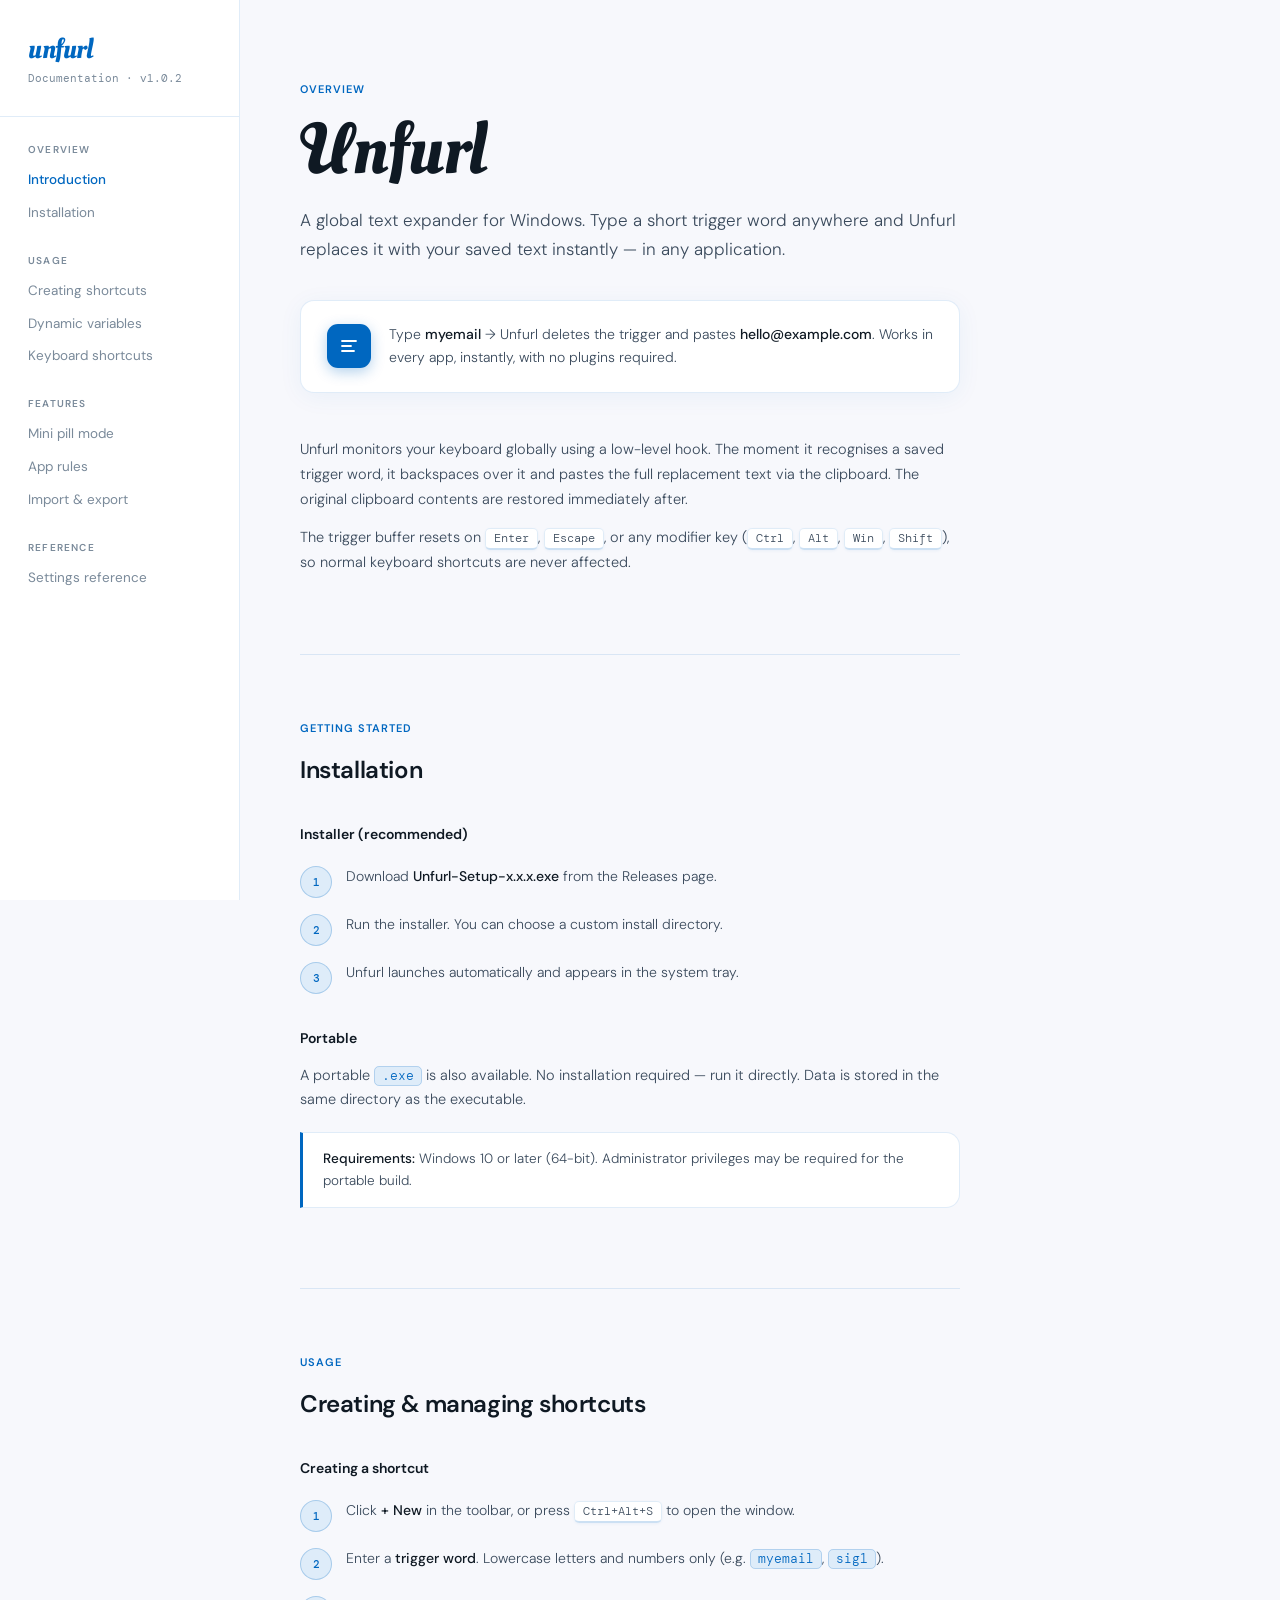
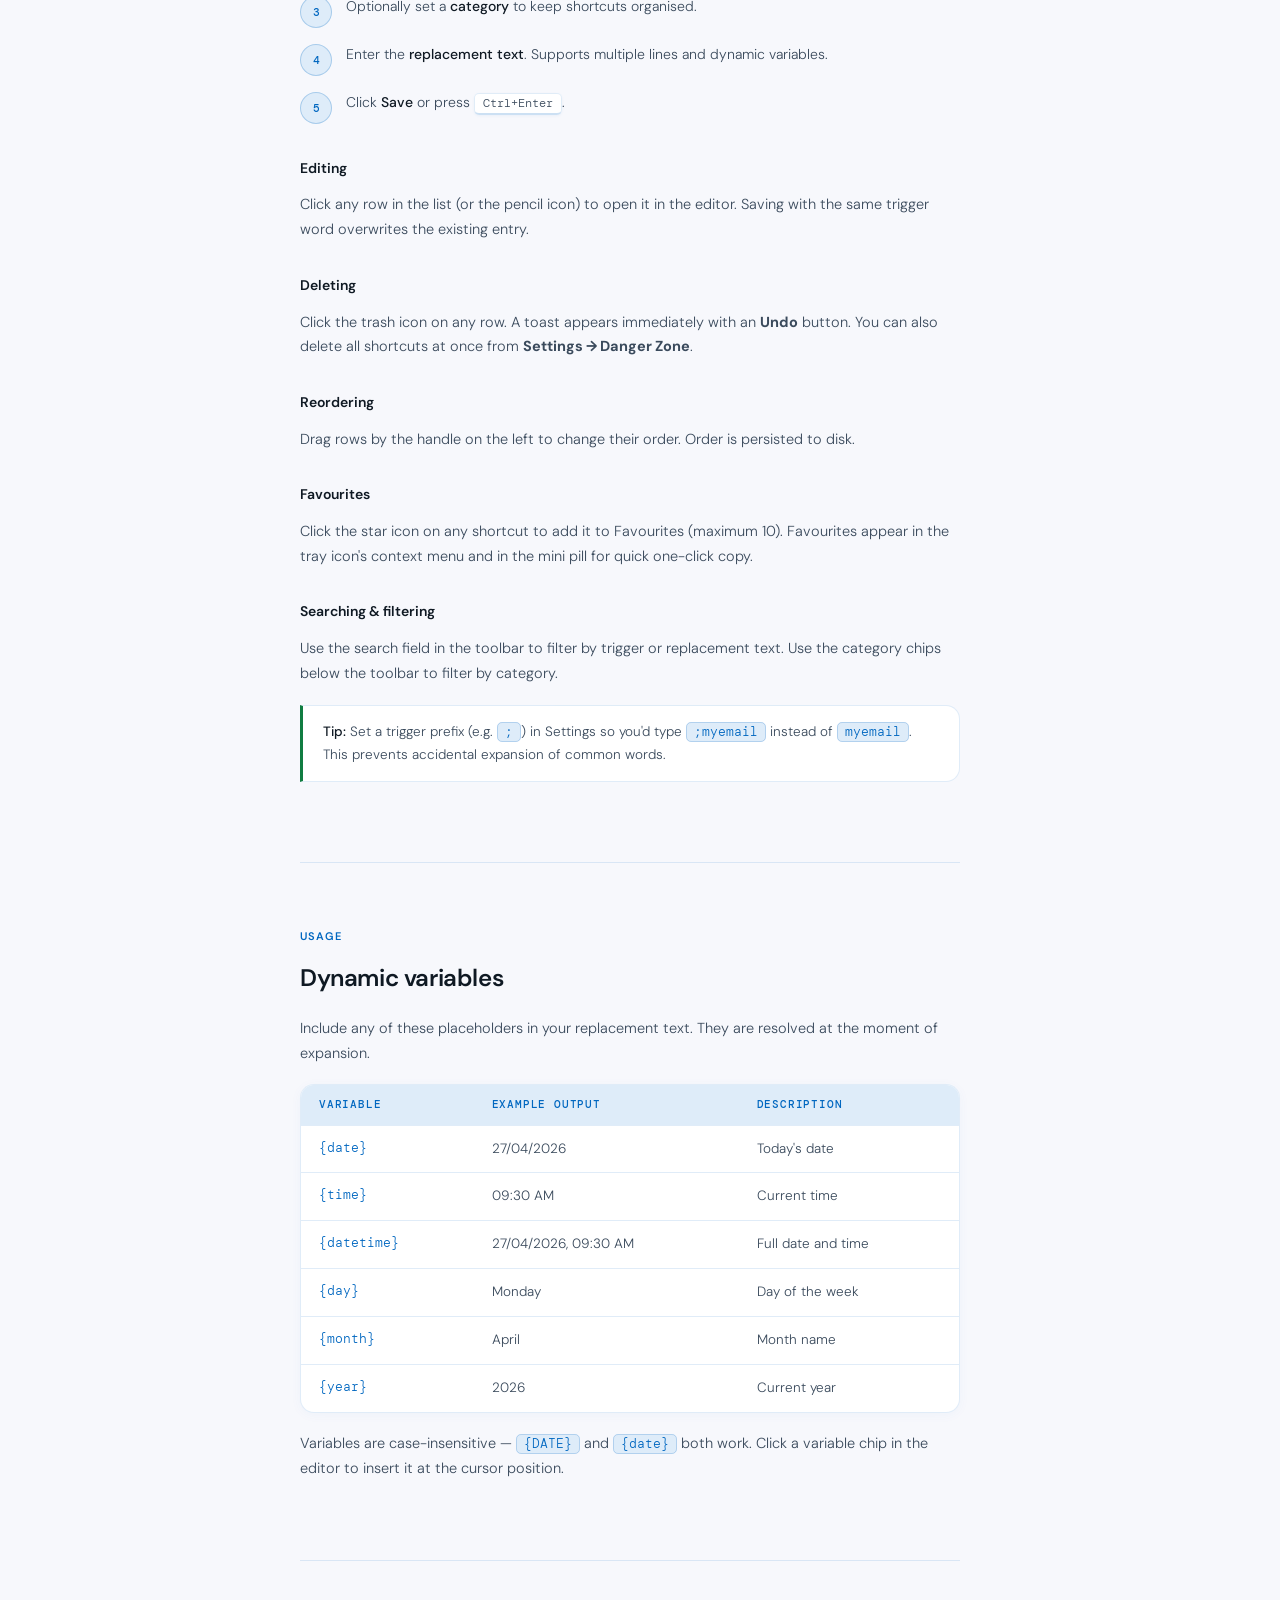
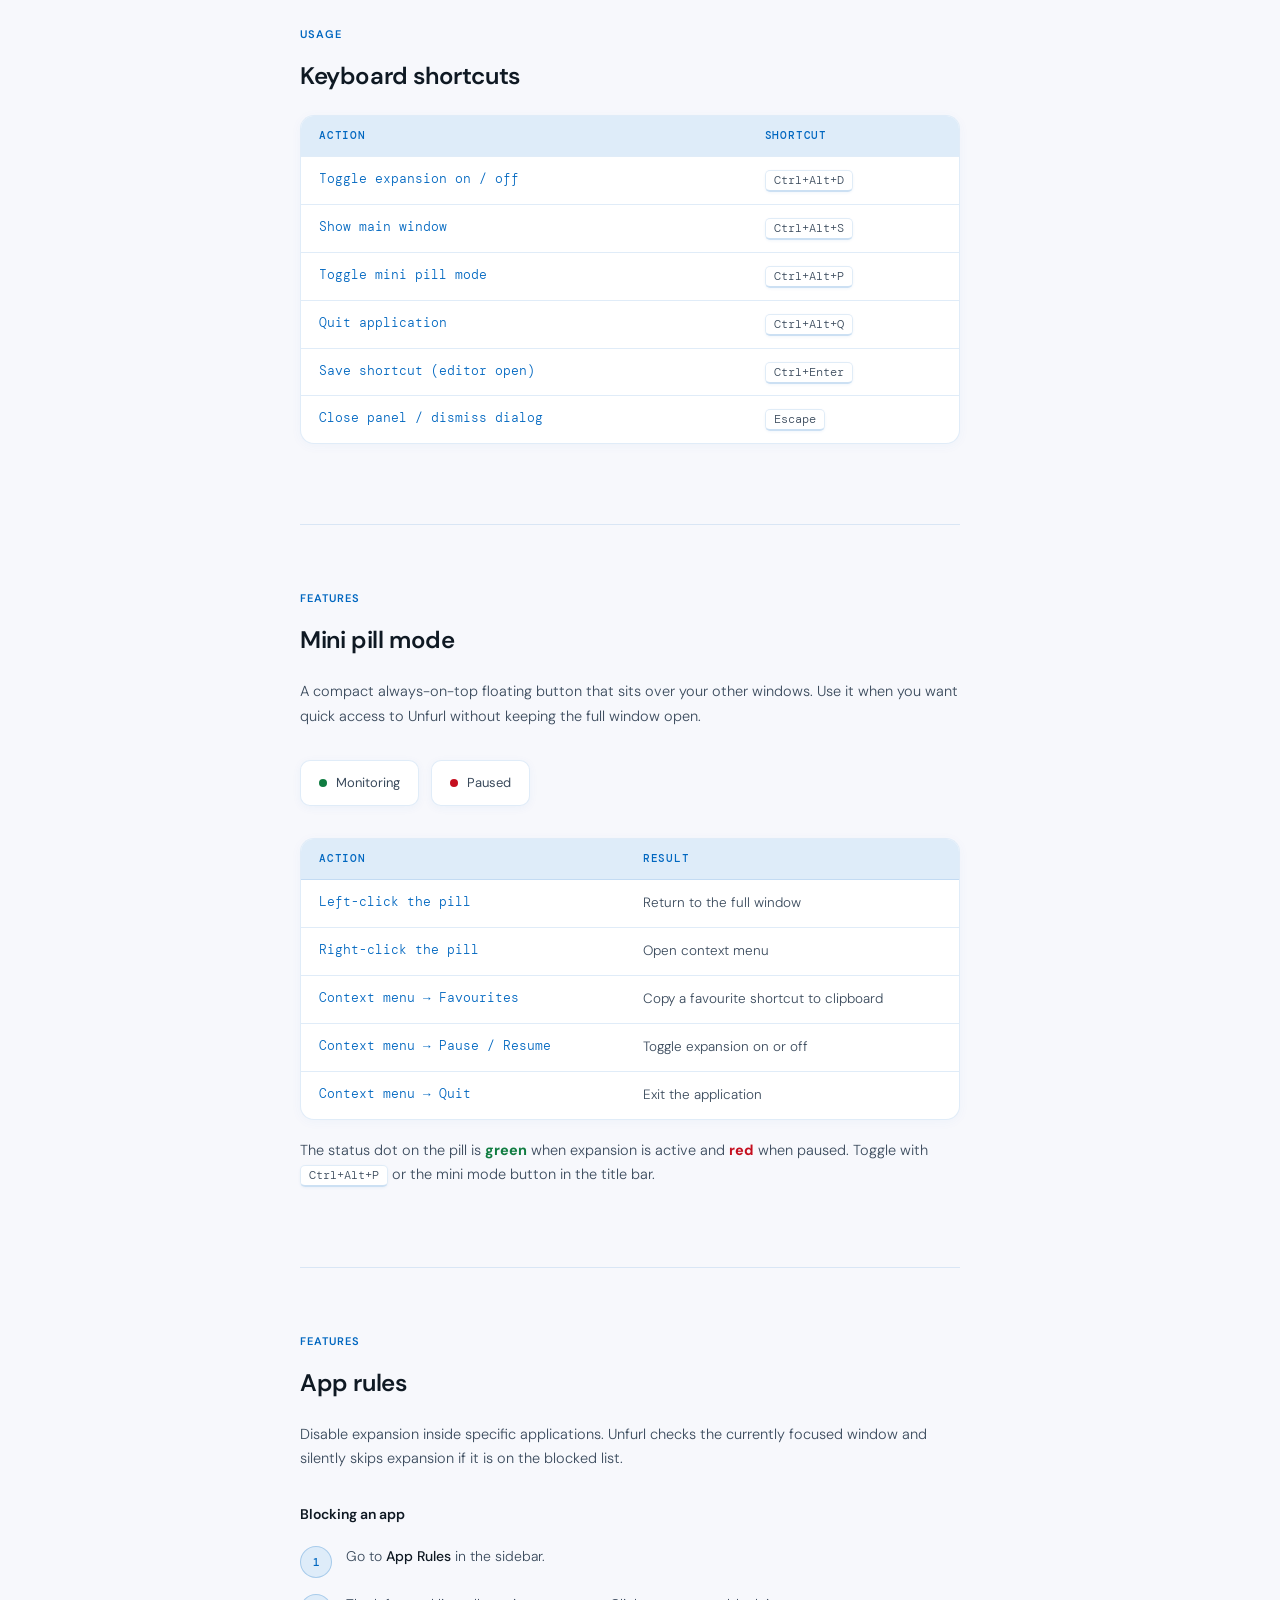
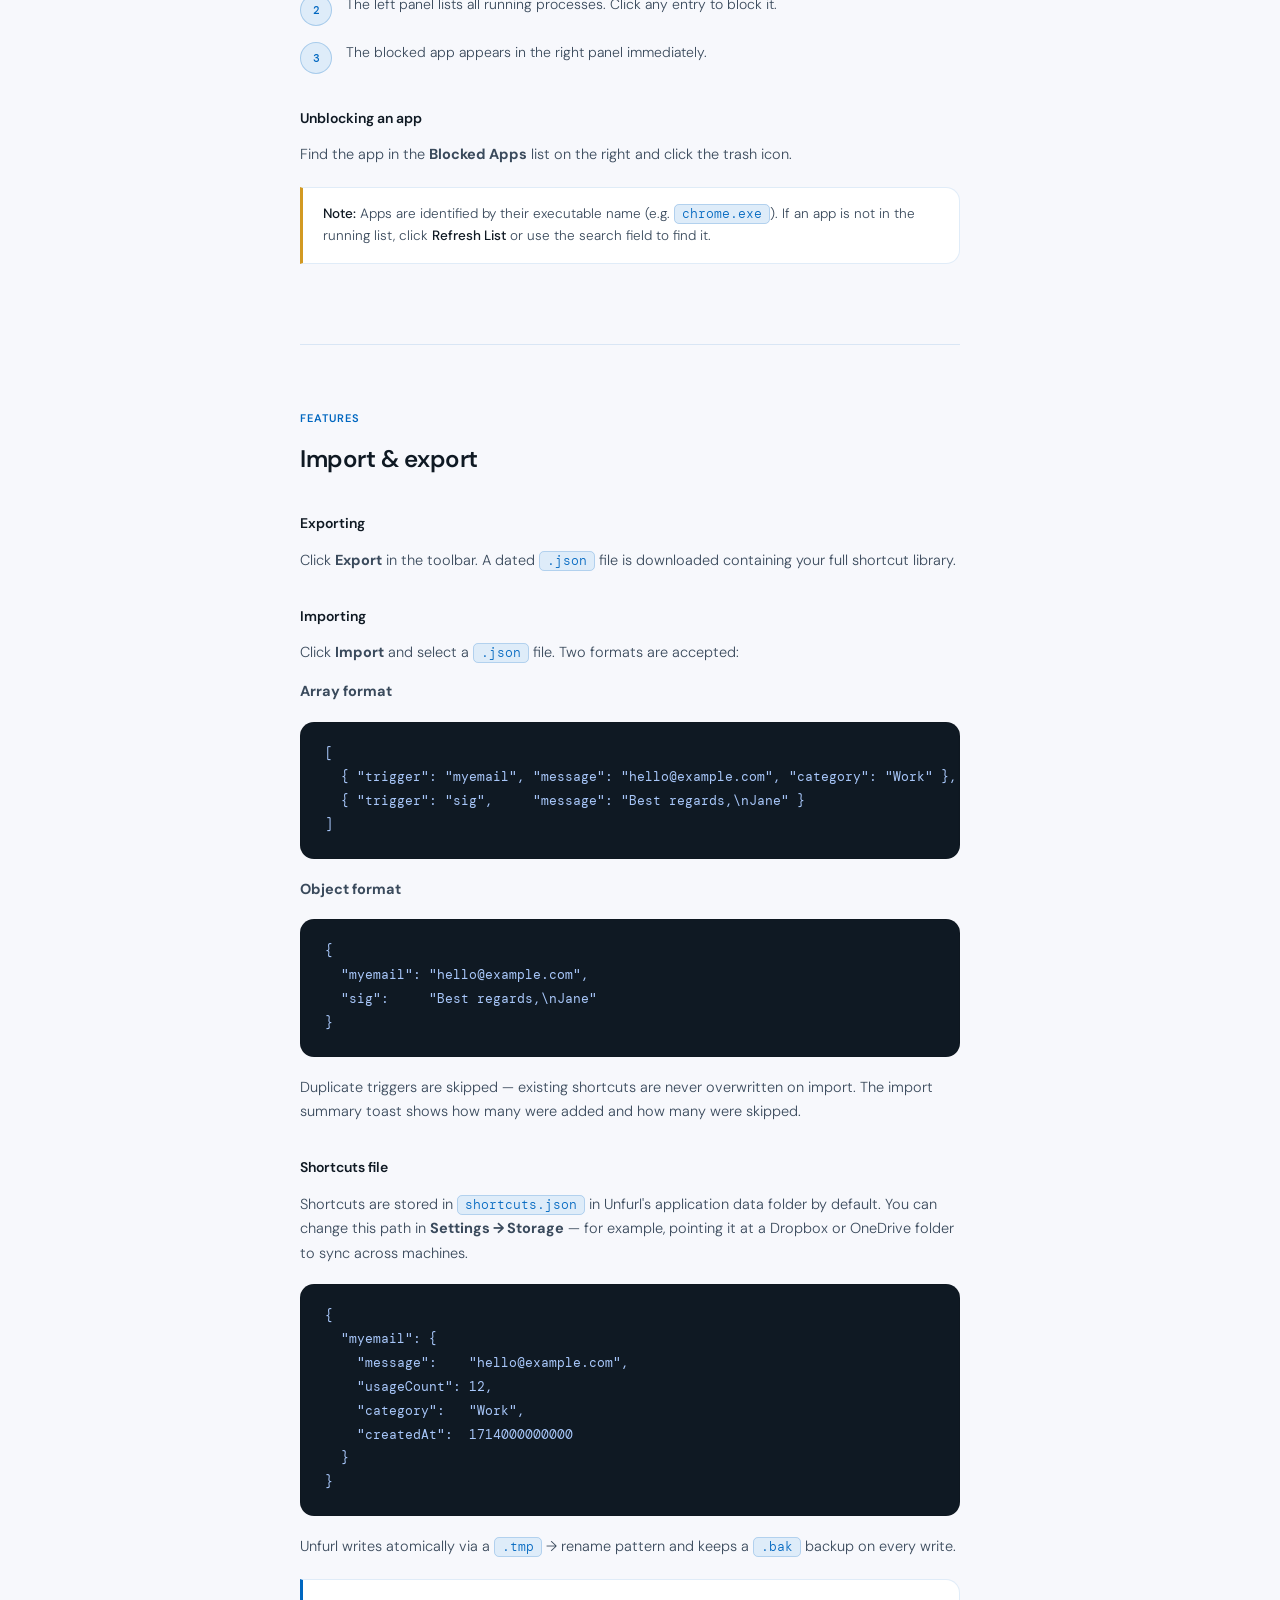
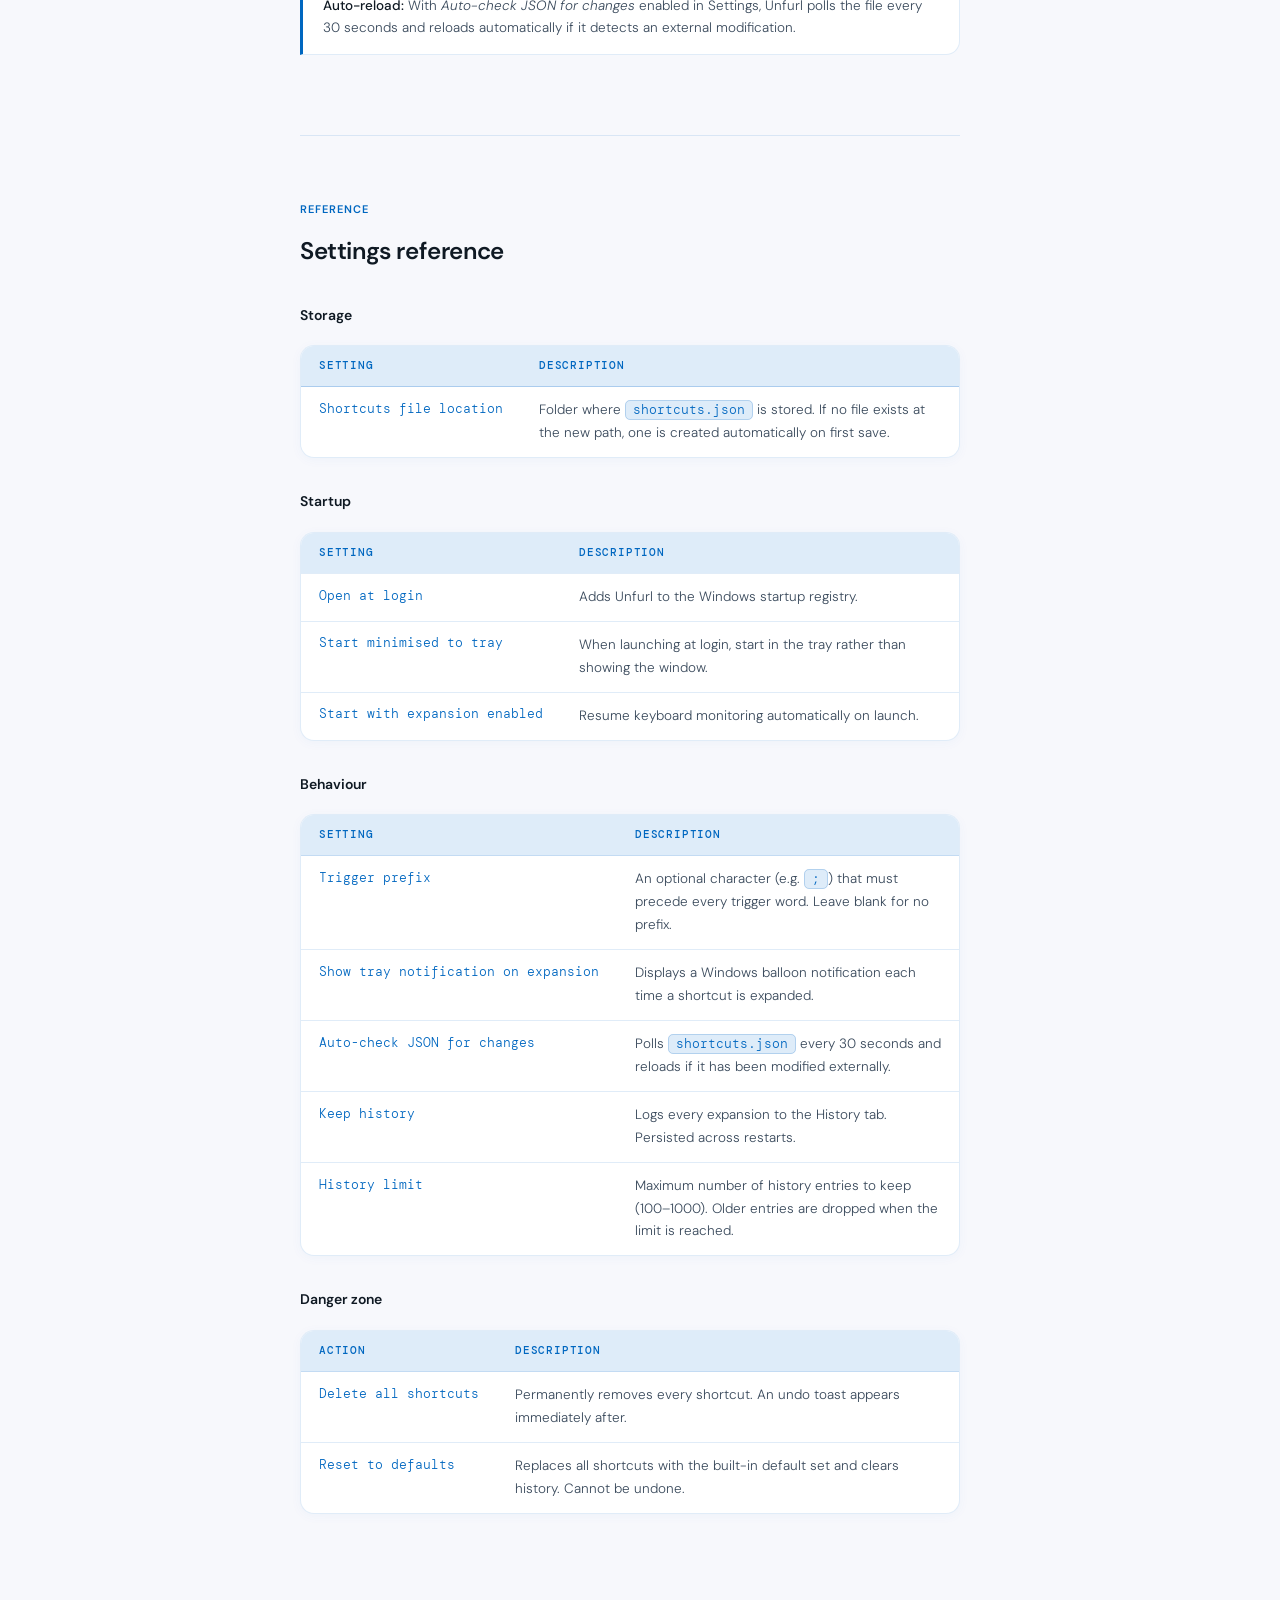
==== docs.html @ ccc223ee "Add files via upload" ====
<!DOCTYPE html>
<html lang="en">
<head>
<meta charset="UTF-8">
<meta name="viewport" content="width=device-width, initial-scale=1.0">
<title>Unfurl — Documentation</title>
<link rel="preconnect" href="https://fonts.googleapis.com">
<link href="https://fonts.googleapis.com/css2?family=DM+Mono:wght@400;500&family=DM+Sans:wght@300;400;500;600&family=Oleo+Script+Swash+Caps:wght@400;700&display=swap" rel="stylesheet">
<style>
  :root {
    --blue:       #0067C0;
    --blue-dark:  #004e92;
    --blue-light: #deecf9;
    --blue-mid:   #0078D4;
    --off-white:  #f7f8fc;
    --white:      #ffffff;
    --ink:        #0f1923;
    --ink-mid:    #3a4a5c;
    --ink-light:  #7a8a9a;
    --border:     rgba(0,103,192,0.12);
    --radius:     14px;
    --mono:       'DM Mono', monospace;
    --sans:       'DM Sans', sans-serif;
    --display:    'Oleo Script Swash Caps', cursive;
  }

  *, *::before, *::after { box-sizing: border-box; margin: 0; padding: 0; }
  html { scroll-behavior: smooth; }

  body {
    font-family: var(--sans);
    background: var(--off-white);
    color: var(--ink);
    font-size: 14px;
    line-height: 1.7;
    min-height: 100vh;
    overflow-x: hidden;
  }

  /* ── Layout ── */
  .layout {
    display: grid;
    grid-template-columns: 240px 1fr;
    min-height: 100vh;
  }

  /* ── Sidebar ── */
  .sidebar {
    position: sticky;
    top: 0;
    height: 100vh;
    overflow-y: auto;
    border-right: 1px solid var(--border);
    padding: 36px 0 36px;
    background: var(--white);
    flex-shrink: 0;
  }
  .sidebar::-webkit-scrollbar { width: 4px; }
  .sidebar::-webkit-scrollbar-thumb { background: var(--border); border-radius: 2px; }

  .sidebar-logo {
    padding: 0 28px 28px;
    border-bottom: 1px solid var(--border);
    margin-bottom: 24px;
  }
  .sidebar-logo-name {
    font-family: var(--display);
    font-size: 28px;
    color: var(--blue);
    letter-spacing: -0.5px;
    line-height: 1;
  }
  .sidebar-logo-tag {
    font-size: 11px;
    color: var(--ink-light);
    margin-top: 5px;
    font-weight: 400;
    font-family: var(--mono);
  }

  .nav-section {
    padding: 0 28px;
    margin-bottom: 4px;
  }
  .nav-section-label {
    font-size: 10px;
    font-weight: 600;
    text-transform: uppercase;
    letter-spacing: 1.2px;
    color: var(--ink-light);
    margin-bottom: 6px;
    margin-top: 22px;
  }
  .nav-link {
    display: block;
    padding: 5px 0;
    font-size: 13.5px;
    color: var(--ink-light);
    text-decoration: none;
    transition: color .15s;
    font-weight: 400;
  }
  .nav-link:hover { color: var(--blue); }
  .nav-link.active { color: var(--blue); font-weight: 500; }

  /* ── Main ── */
  .main {
    max-width: 780px;
    padding: 72px 60px 120px;
  }

  /* ── Sections ── */
  .doc-section {
    margin-bottom: 80px;
    padding-top: 8px;
  }

  .section-eyebrow {
    font-size: 11px;
    font-weight: 600;
    text-transform: uppercase;
    letter-spacing: 1px;
    color: var(--blue);
    margin-bottom: 12px;
  }

  h1 {
    font-family: var(--display);
    font-size: clamp(48px, 6vw, 72px);
    font-weight: 400;
    letter-spacing: -1px;
    line-height: 1.1;
    color: var(--ink);
    margin-bottom: 16px;
  }
  h2 {
    font-size: 24px;
    font-weight: 600;
    color: var(--ink);
    margin-bottom: 18px;
    letter-spacing: -0.4px;
  }
  h3 {
    font-size: 14px;
    font-weight: 600;
    color: var(--ink);
    margin-bottom: 12px;
    margin-top: 32px;
  }

  p {
    color: var(--ink-mid);
    margin-bottom: 14px;
    font-weight: 300;
    font-size: 14.5px;
  }
  p:last-child { margin-bottom: 0; }

  .lead {
    font-size: 17px;
    color: var(--ink-mid);
    font-weight: 300;
    margin-bottom: 36px;
    line-height: 1.7;
  }

  /* ── Divider ── */
  .divider {
    border: none;
    border-top: 1px solid var(--border);
    margin: 0 0 56px;
  }

  /* ── Code / Inline ── */
  code {
    font-family: var(--mono);
    font-size: 12.5px;
    background: var(--blue-light);
    border: 1px solid rgba(0,103,192,0.2);
    border-radius: 5px;
    padding: 1px 7px;
    color: var(--blue);
  }

  pre {
    background: var(--ink);
    border: 1px solid rgba(0,0,0,0.08);
    border-radius: var(--radius);
    padding: 20px 24px;
    overflow-x: auto;
    margin: 18px 0;
  }
  pre code {
    background: none;
    border: none;
    padding: 0;
    font-size: 13px;
    color: #a8c7fa;
    line-height: 1.7;
  }

  /* ── Tables ── */
  .table-wrap {
    overflow-x: auto;
    margin: 18px 0;
    border-radius: var(--radius);
    border: 1px solid var(--border);
    background: var(--white);
    box-shadow: 0 2px 12px rgba(0,103,192,0.04);
  }
  table {
    width: 100%;
    border-collapse: collapse;
    font-size: 13.5px;
  }
  thead tr {
    border-bottom: 1px solid var(--border);
    background: var(--blue-light);
  }
  th {
    padding: 11px 18px;
    text-align: left;
    font-family: var(--mono);
    font-size: 10.5px;
    font-weight: 500;
    color: var(--blue);
    text-transform: uppercase;
    letter-spacing: .8px;
    white-space: nowrap;
  }
  td {
    padding: 12px 18px;
    border-bottom: 1px solid var(--border);
    color: var(--ink-mid);
    font-weight: 300;
    vertical-align: top;
  }
  tr:last-child td { border-bottom: none; }
  td:first-child {
    font-family: var(--mono);
    font-size: 12.5px;
    color: var(--blue);
    white-space: nowrap;
  }
  td strong { color: var(--ink); font-weight: 500; }

  /* ── Kbd ── */
  kbd {
    font-family: var(--mono);
    font-size: 11.5px;
    background: var(--white);
    border: 1px solid var(--border);
    border-bottom: 2px solid rgba(0,103,192,0.2);
    border-radius: 5px;
    padding: 2px 8px;
    color: var(--ink-mid);
    white-space: nowrap;
    box-shadow: 0 1px 3px rgba(0,103,192,0.06);
  }

  /* ── Steps ── */
  .steps { margin: 18px 0; counter-reset: step; }
  .step {
    display: grid;
    grid-template-columns: 32px 1fr;
    gap: 14px;
    margin-bottom: 14px;
    align-items: start;
  }
  .step-num {
    counter-increment: step;
    width: 32px;
    height: 32px;
    border-radius: 50%;
    background: var(--blue-light);
    border: 1.5px solid rgba(0,103,192,0.25);
    display: flex;
    align-items: center;
    justify-content: center;
    font-family: var(--mono);
    font-size: 11px;
    font-weight: 500;
    color: var(--blue);
    flex-shrink: 0;
    margin-top: 2px;
  }
  .step-body { color: var(--ink-mid); font-weight: 300; font-size: 14px; line-height: 1.65; }
  .step-body strong { color: var(--ink); font-weight: 500; }

  /* ── Callout ── */
  .callout {
    background: var(--white);
    border: 1px solid var(--border);
    border-left: 3px solid var(--blue);
    border-radius: 0 var(--radius) var(--radius) 0;
    padding: 15px 20px;
    margin: 20px 0;
    font-size: 13.5px;
    color: var(--ink-mid);
    font-weight: 300;
    line-height: 1.65;
  }
  .callout strong { color: var(--ink); font-weight: 500; }
  .callout.warn { border-left-color: #d29922; }
  .callout.tip  { border-left-color: #107c41; }

  /* ── Hero strip ── */
  .hero-strip {
    display: flex;
    align-items: center;
    gap: 18px;
    background: var(--white);
    border: 1px solid var(--border);
    border-radius: var(--radius);
    padding: 22px 26px;
    margin-bottom: 44px;
    box-shadow: 0 4px 24px rgba(0,103,192,0.06);
    transition: transform 0.2s, box-shadow 0.2s;
  }
  .hero-strip:hover {
    transform: translateY(-2px);
    box-shadow: 0 8px 32px rgba(0,103,192,0.1);
  }
  .hero-icon {
    width: 44px;
    height: 44px;
    background: var(--blue);
    border-radius: 11px;
    display: flex;
    align-items: center;
    justify-content: center;
    flex-shrink: 0;
    box-shadow: 0 4px 14px rgba(0,103,192,0.3);
  }
  .hero-strip-text { font-size: 14px; color: var(--ink-mid); font-weight: 300; }
  .hero-strip-text strong { color: var(--ink); font-weight: 500; }

  /* ── Pill example ── */
  .pill-demo {
    display: inline-flex;
    align-items: center;
    gap: 9px;
    background: var(--white);
    border: 1px solid var(--border);
    border-radius: 10px;
    padding: 11px 18px;
    margin: 12px 0;
    font-size: 13px;
    box-shadow: 0 2px 10px rgba(0,103,192,0.05);
  }
  .pill-dot { width: 8px; height: 8px; border-radius: 50%; background: #107c41; }
  .pill-dot.red { background: #c50f1f; }
  .pill-demo span { color: var(--ink-mid); }

  /* ── Animations ── */
  @keyframes fadeUp {
    from { opacity: 0; transform: translateY(20px); }
    to   { opacity: 1; transform: translateY(0); }
  }

  .doc-section {
    opacity: 0;
    animation: fadeUp 0.5s forwards;
  }
  .doc-section:nth-child(1) { animation-delay: 0.05s; }
  .doc-section:nth-child(2) { animation-delay: 0.1s; }
  .doc-section:nth-child(3) { animation-delay: 0.15s; }

  .reveal {
    opacity: 0;
    transform: translateY(24px);
    transition: opacity 0.55s, transform 0.55s;
  }
  .reveal.visible {
    opacity: 1;
    transform: translateY(0);
  }

  /* ── Responsive ── */
  @media (max-width: 700px) {
    .layout { grid-template-columns: 1fr; }
    .sidebar { position: static; height: auto; }
    .main { padding: 40px 24px 80px; }
  }
</style>
</head>
<body>

<div class="layout">

  <!-- Sidebar -->
  <aside class="sidebar">
    <div class="sidebar-logo">
      <div class="sidebar-logo-name">unfurl</div>
      <div class="sidebar-logo-tag">Documentation · v1.0.2</div>
    </div>

    <div class="nav-section">
      <div class="nav-section-label">Overview</div>
      <a class="nav-link" href="#intro">Introduction</a>
      <a class="nav-link" href="#installation">Installation</a>
    </div>

    <div class="nav-section">
      <div class="nav-section-label">Usage</div>
      <a class="nav-link" href="#shortcuts">Creating shortcuts</a>
      <a class="nav-link" href="#variables">Dynamic variables</a>
      <a class="nav-link" href="#keyboard">Keyboard shortcuts</a>
    </div>

    <div class="nav-section">
      <div class="nav-section-label">Features</div>
      <a class="nav-link" href="#mini">Mini pill mode</a>
      <a class="nav-link" href="#approles">App rules</a>
      <a class="nav-link" href="#importexport">Import &amp; export</a>
    </div>

    <div class="nav-section">
      <div class="nav-section-label">Reference</div>
      <a class="nav-link" href="#settings">Settings reference</a>
    </div>
  </aside>

  <!-- Main -->
  <main class="main">

    <!-- Introduction -->
    <section class="doc-section" id="intro">
      <div class="section-eyebrow">Overview</div>
      <h1>Unfurl</h1>
      <p class="lead">A global text expander for Windows. Type a short trigger word anywhere and Unfurl replaces it with your saved text instantly — in any application.</p>

      <div class="hero-strip">
        <div class="hero-icon">
          <svg width="20" height="20" viewBox="0 0 20 20" fill="none" stroke="white" stroke-width="1.8" stroke-linecap="round">
            <path d="M3 5h14M3 10h9M3 15h12"/>
          </svg>
        </div>
        <div class="hero-strip-text">
          Type <strong>myemail</strong> → Unfurl deletes the trigger and pastes <strong>hello@example.com</strong>. Works in every app, instantly, with no plugins required.
        </div>
      </div>

      <p>Unfurl monitors your keyboard globally using a low-level hook. The moment it recognises a saved trigger word, it backspaces over it and pastes the full replacement text via the clipboard. The original clipboard contents are restored immediately after.</p>
      <p>The trigger buffer resets on <kbd>Enter</kbd>, <kbd>Escape</kbd>, or any modifier key (<kbd>Ctrl</kbd>, <kbd>Alt</kbd>, <kbd>Win</kbd>, <kbd>Shift</kbd>), so normal keyboard shortcuts are never affected.</p>
    </section>

    <hr class="divider">

    <!-- Installation -->
    <section class="doc-section reveal" id="installation">
      <div class="section-eyebrow">Getting started</div>
      <h2>Installation</h2>

      <h3>Installer (recommended)</h3>
      <div class="steps">
        <div class="step"><div class="step-num">1</div><div class="step-body">Download <strong>Unfurl-Setup-x.x.x.exe</strong> from the Releases page.</div></div>
        <div class="step"><div class="step-num">2</div><div class="step-body">Run the installer. You can choose a custom install directory.</div></div>
        <div class="step"><div class="step-num">3</div><div class="step-body">Unfurl launches automatically and appears in the system tray.</div></div>
      </div>

      <h3>Portable</h3>
      <p>A portable <code>.exe</code> is also available. No installation required — run it directly. Data is stored in the same directory as the executable.</p>

      <div class="callout">
        <strong>Requirements:</strong> Windows 10 or later (64-bit). Administrator privileges may be required for the portable build.
      </div>
    </section>

    <hr class="divider">

    <!-- Shortcuts -->
    <section class="doc-section reveal" id="shortcuts">
      <div class="section-eyebrow">Usage</div>
      <h2>Creating &amp; managing shortcuts</h2>

      <h3>Creating a shortcut</h3>
      <div class="steps">
        <div class="step"><div class="step-num">1</div><div class="step-body">Click <strong>+ New</strong> in the toolbar, or press <kbd>Ctrl+Alt+S</kbd> to open the window.</div></div>
        <div class="step"><div class="step-num">2</div><div class="step-body">Enter a <strong>trigger word</strong>. Lowercase letters and numbers only (e.g. <code>myemail</code>, <code>sig1</code>).</div></div>
        <div class="step"><div class="step-num">3</div><div class="step-body">Optionally set a <strong>category</strong> to keep shortcuts organised.</div></div>
        <div class="step"><div class="step-num">4</div><div class="step-body">Enter the <strong>replacement text</strong>. Supports multiple lines and dynamic variables.</div></div>
        <div class="step"><div class="step-num">5</div><div class="step-body">Click <strong>Save</strong> or press <kbd>Ctrl+Enter</kbd>.</div></div>
      </div>

      <h3>Editing</h3>
      <p>Click any row in the list (or the pencil icon) to open it in the editor. Saving with the same trigger word overwrites the existing entry.</p>

      <h3>Deleting</h3>
      <p>Click the trash icon on any row. A toast appears immediately with an <strong>Undo</strong> button. You can also delete all shortcuts at once from <strong>Settings → Danger Zone</strong>.</p>

      <h3>Reordering</h3>
      <p>Drag rows by the handle on the left to change their order. Order is persisted to disk.</p>

      <h3>Favourites</h3>
      <p>Click the star icon on any shortcut to add it to Favourites (maximum 10). Favourites appear in the tray icon's context menu and in the mini pill for quick one-click copy.</p>

      <h3>Searching &amp; filtering</h3>
      <p>Use the search field in the toolbar to filter by trigger or replacement text. Use the category chips below the toolbar to filter by category.</p>

      <div class="callout tip">
        <strong>Tip:</strong> Set a trigger prefix (e.g. <code>;</code>) in Settings so you'd type <code>;myemail</code> instead of <code>myemail</code>. This prevents accidental expansion of common words.
      </div>
    </section>

    <hr class="divider">

    <!-- Variables -->
    <section class="doc-section reveal" id="variables">
      <div class="section-eyebrow">Usage</div>
      <h2>Dynamic variables</h2>
      <p>Include any of these placeholders in your replacement text. They are resolved at the moment of expansion.</p>

      <div class="table-wrap">
        <table>
          <thead>
            <tr><th>Variable</th><th>Example output</th><th>Description</th></tr>
          </thead>
          <tbody>
            <tr><td>{date}</td><td>27/04/2026</td><td>Today's date</td></tr>
            <tr><td>{time}</td><td>09:30 AM</td><td>Current time</td></tr>
            <tr><td>{datetime}</td><td>27/04/2026, 09:30 AM</td><td>Full date and time</td></tr>
            <tr><td>{day}</td><td>Monday</td><td>Day of the week</td></tr>
            <tr><td>{month}</td><td>April</td><td>Month name</td></tr>
            <tr><td>{year}</td><td>2026</td><td>Current year</td></tr>
          </tbody>
        </table>
      </div>

      <p>Variables are case-insensitive — <code>{DATE}</code> and <code>{date}</code> both work. Click a variable chip in the editor to insert it at the cursor position.</p>
    </section>

    <hr class="divider">

    <!-- Keyboard shortcuts -->
    <section class="doc-section reveal" id="keyboard">
      <div class="section-eyebrow">Usage</div>
      <h2>Keyboard shortcuts</h2>

      <div class="table-wrap">
        <table>
          <thead>
            <tr><th>Action</th><th>Shortcut</th></tr>
          </thead>
          <tbody>
            <tr><td>Toggle expansion on / off</td><td><kbd>Ctrl+Alt+D</kbd></td></tr>
            <tr><td>Show main window</td><td><kbd>Ctrl+Alt+S</kbd></td></tr>
            <tr><td>Toggle mini pill mode</td><td><kbd>Ctrl+Alt+P</kbd></td></tr>
            <tr><td>Quit application</td><td><kbd>Ctrl+Alt+Q</kbd></td></tr>
            <tr><td>Save shortcut (editor open)</td><td><kbd>Ctrl+Enter</kbd></td></tr>
            <tr><td>Close panel / dismiss dialog</td><td><kbd>Escape</kbd></td></tr>
          </tbody>
        </table>
      </div>
    </section>

    <hr class="divider">

    <!-- Mini mode -->
    <section class="doc-section reveal" id="mini">
      <div class="section-eyebrow">Features</div>
      <h2>Mini pill mode</h2>
      <p>A compact always-on-top floating button that sits over your other windows. Use it when you want quick access to Unfurl without keeping the full window open.</p>

      <div style="display:flex;gap:12px;margin:20px 0;flex-wrap:wrap;">
        <div class="pill-demo">
          <div class="pill-dot"></div>
          <span>Monitoring</span>
        </div>
        <div class="pill-demo">
          <div class="pill-dot red"></div>
          <span>Paused</span>
        </div>
      </div>

      <div class="table-wrap">
        <table>
          <thead><tr><th>Action</th><th>Result</th></tr></thead>
          <tbody>
            <tr><td>Left-click the pill</td><td>Return to the full window</td></tr>
            <tr><td>Right-click the pill</td><td>Open context menu</td></tr>
            <tr><td>Context menu → Favourites</td><td>Copy a favourite shortcut to clipboard</td></tr>
            <tr><td>Context menu → Pause / Resume</td><td>Toggle expansion on or off</td></tr>
            <tr><td>Context menu → Quit</td><td>Exit the application</td></tr>
          </tbody>
        </table>
      </div>

      <p>The status dot on the pill is <strong style="color:#107c41;">green</strong> when expansion is active and <strong style="color:#c50f1f;">red</strong> when paused. Toggle with <kbd>Ctrl+Alt+P</kbd> or the mini mode button in the title bar.</p>
    </section>

    <hr class="divider">

    <!-- App Rules -->
    <section class="doc-section reveal" id="approles">
      <div class="section-eyebrow">Features</div>
      <h2>App rules</h2>
      <p>Disable expansion inside specific applications. Unfurl checks the currently focused window and silently skips expansion if it is on the blocked list.</p>

      <h3>Blocking an app</h3>
      <div class="steps">
        <div class="step"><div class="step-num">1</div><div class="step-body">Go to <strong>App Rules</strong> in the sidebar.</div></div>
        <div class="step"><div class="step-num">2</div><div class="step-body">The left panel lists all running processes. Click any entry to block it.</div></div>
        <div class="step"><div class="step-num">3</div><div class="step-body">The blocked app appears in the right panel immediately.</div></div>
      </div>

      <h3>Unblocking an app</h3>
      <p>Find the app in the <strong>Blocked Apps</strong> list on the right and click the trash icon.</p>

      <div class="callout warn">
        <strong>Note:</strong> Apps are identified by their executable name (e.g. <code>chrome.exe</code>). If an app is not in the running list, click <strong>Refresh List</strong> or use the search field to find it.
      </div>
    </section>

    <hr class="divider">

    <!-- Import / Export -->
    <section class="doc-section reveal" id="importexport">
      <div class="section-eyebrow">Features</div>
      <h2>Import &amp; export</h2>

      <h3>Exporting</h3>
      <p>Click <strong>Export</strong> in the toolbar. A dated <code>.json</code> file is downloaded containing your full shortcut library.</p>

      <h3>Importing</h3>
      <p>Click <strong>Import</strong> and select a <code>.json</code> file. Two formats are accepted:</p>

      <p><strong>Array format</strong></p>
      <pre><code>[
  { "trigger": "myemail", "message": "hello@example.com", "category": "Work" },
  { "trigger": "sig",     "message": "Best regards,\nJane" }
]</code></pre>

      <p><strong>Object format</strong></p>
      <pre><code>{
  "myemail": "hello@example.com",
  "sig":     "Best regards,\nJane"
}</code></pre>

      <p>Duplicate triggers are skipped — existing shortcuts are never overwritten on import. The import summary toast shows how many were added and how many were skipped.</p>

      <h3>Shortcuts file</h3>
      <p>Shortcuts are stored in <code>shortcuts.json</code> in Unfurl's application data folder by default. You can change this path in <strong>Settings → Storage</strong> — for example, pointing it at a Dropbox or OneDrive folder to sync across machines.</p>

      <pre><code>{
  "myemail": {
    "message":    "hello@example.com",
    "usageCount": 12,
    "category":   "Work",
    "createdAt":  1714000000000
  }
}</code></pre>

      <p>Unfurl writes atomically via a <code>.tmp</code> → rename pattern and keeps a <code>.bak</code> backup on every write.</p>

      <div class="callout">
        <strong>Auto-reload:</strong> With <em>Auto-check JSON for changes</em> enabled in Settings, Unfurl polls the file every 30 seconds and reloads automatically if it detects an external modification.
      </div>
    </section>

    <hr class="divider">

    <!-- Settings -->
    <section class="doc-section reveal" id="settings">
      <div class="section-eyebrow">Reference</div>
      <h2>Settings reference</h2>

      <h3>Storage</h3>
      <div class="table-wrap">
        <table>
          <thead><tr><th>Setting</th><th>Description</th></tr></thead>
          <tbody>
            <tr><td>Shortcuts file location</td><td>Folder where <code>shortcuts.json</code> is stored. If no file exists at the new path, one is created automatically on first save.</td></tr>
          </tbody>
        </table>
      </div>

      <h3>Startup</h3>
      <div class="table-wrap">
        <table>
          <thead><tr><th>Setting</th><th>Description</th></tr></thead>
          <tbody>
            <tr><td>Open at login</td><td>Adds Unfurl to the Windows startup registry.</td></tr>
            <tr><td>Start minimised to tray</td><td>When launching at login, start in the tray rather than showing the window.</td></tr>
            <tr><td>Start with expansion enabled</td><td>Resume keyboard monitoring automatically on launch.</td></tr>
          </tbody>
        </table>
      </div>

      <h3>Behaviour</h3>
      <div class="table-wrap">
        <table>
          <thead><tr><th>Setting</th><th>Description</th></tr></thead>
          <tbody>
            <tr><td>Trigger prefix</td><td>An optional character (e.g. <code>;</code>) that must precede every trigger word. Leave blank for no prefix.</td></tr>
            <tr><td>Show tray notification on expansion</td><td>Displays a Windows balloon notification each time a shortcut is expanded.</td></tr>
            <tr><td>Auto-check JSON for changes</td><td>Polls <code>shortcuts.json</code> every 30 seconds and reloads if it has been modified externally.</td></tr>
            <tr><td>Keep history</td><td>Logs every expansion to the History tab. Persisted across restarts.</td></tr>
            <tr><td>History limit</td><td>Maximum number of history entries to keep (100–1000). Older entries are dropped when the limit is reached.</td></tr>
          </tbody>
        </table>
      </div>

      <h3>Danger zone</h3>
      <div class="table-wrap">
        <table>
          <thead><tr><th>Action</th><th>Description</th></tr></thead>
          <tbody>
            <tr><td>Delete all shortcuts</td><td>Permanently removes every shortcut. An undo toast appears immediately after.</td></tr>
            <tr><td>Reset to defaults</td><td>Replaces all shortcuts with the built-in default set and clears history. Cannot be undone.</td></tr>
          </tbody>
        </table>
      </div>
    </section>

  </main>
</div>

<script>
  // Active nav link on scroll
  const sections = document.querySelectorAll('.doc-section');
  const links    = document.querySelectorAll('.nav-link');

  const navObserver = new IntersectionObserver(entries => {
    entries.forEach(entry => {
      if (entry.isIntersecting) {
        links.forEach(l => l.classList.remove('active'));
        const active = document.querySelector(`.nav-link[href="#${entry.target.id}"]`);
        if (active) active.classList.add('active');
      }
    });
  }, { rootMargin: '-20% 0px -70% 0px' });

  sections.forEach(s => navObserver.observe(s));

  // Reveal on scroll
  const reveals = document.querySelectorAll('.reveal');
  const revealObserver = new IntersectionObserver(entries => {
    entries.forEach(entry => {
      if (entry.isIntersecting) {
        entry.target.classList.add('visible');
        revealObserver.unobserve(entry.target);
      }
    });
  }, { threshold: 0.08 });

  reveals.forEach(el => revealObserver.observe(el));
</script>
</body>
</html>
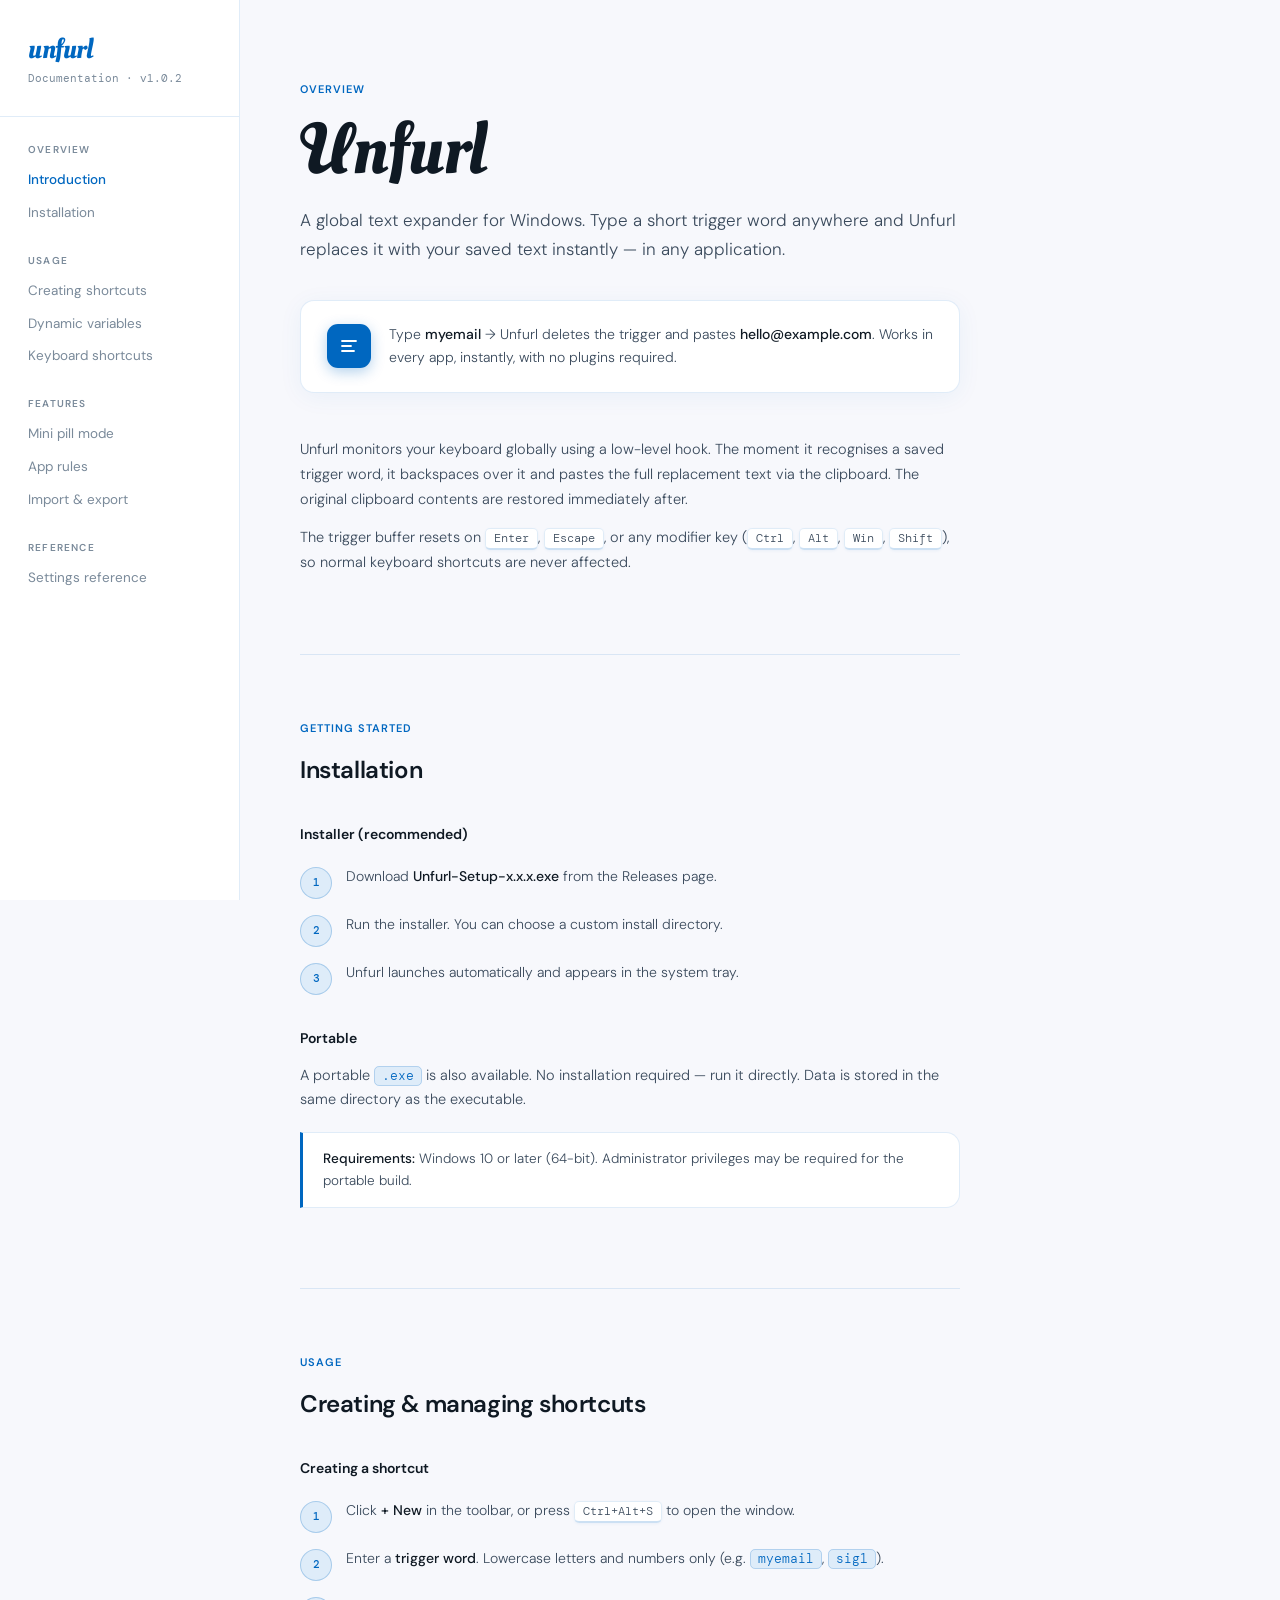
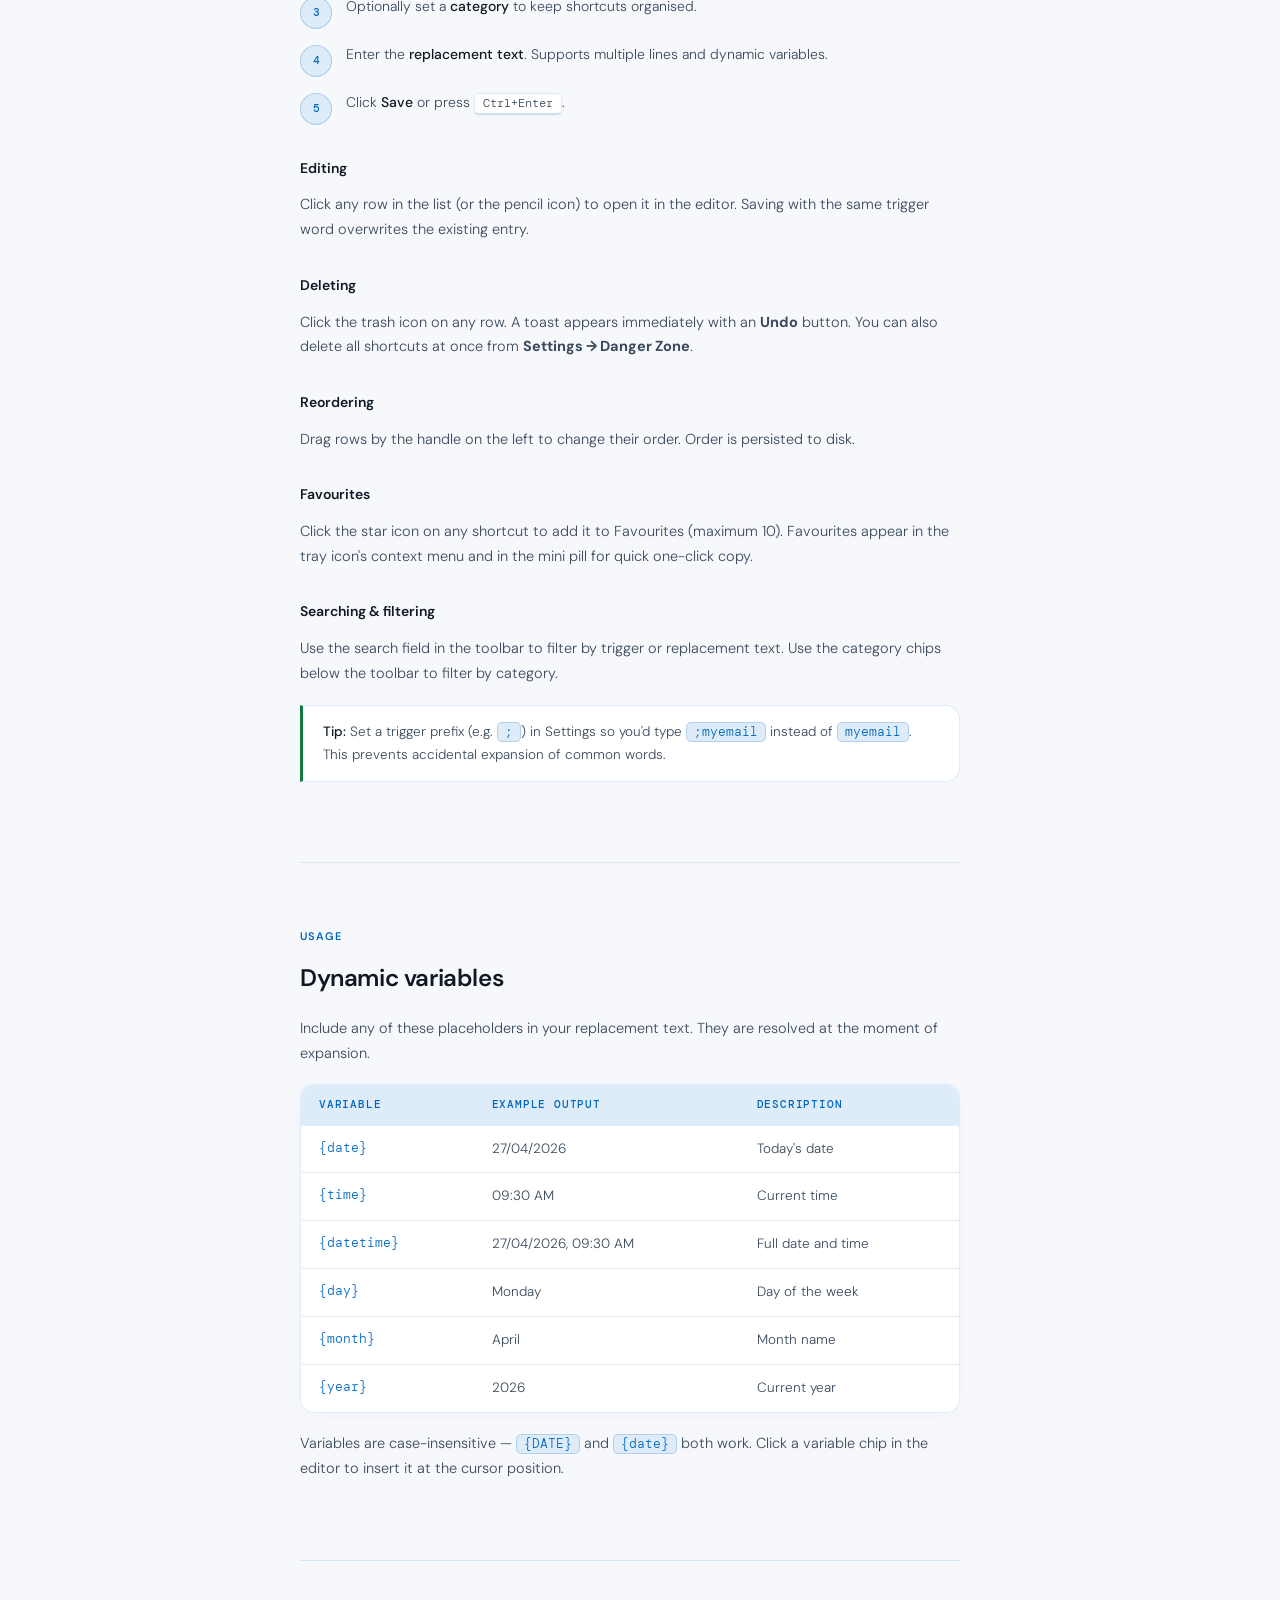
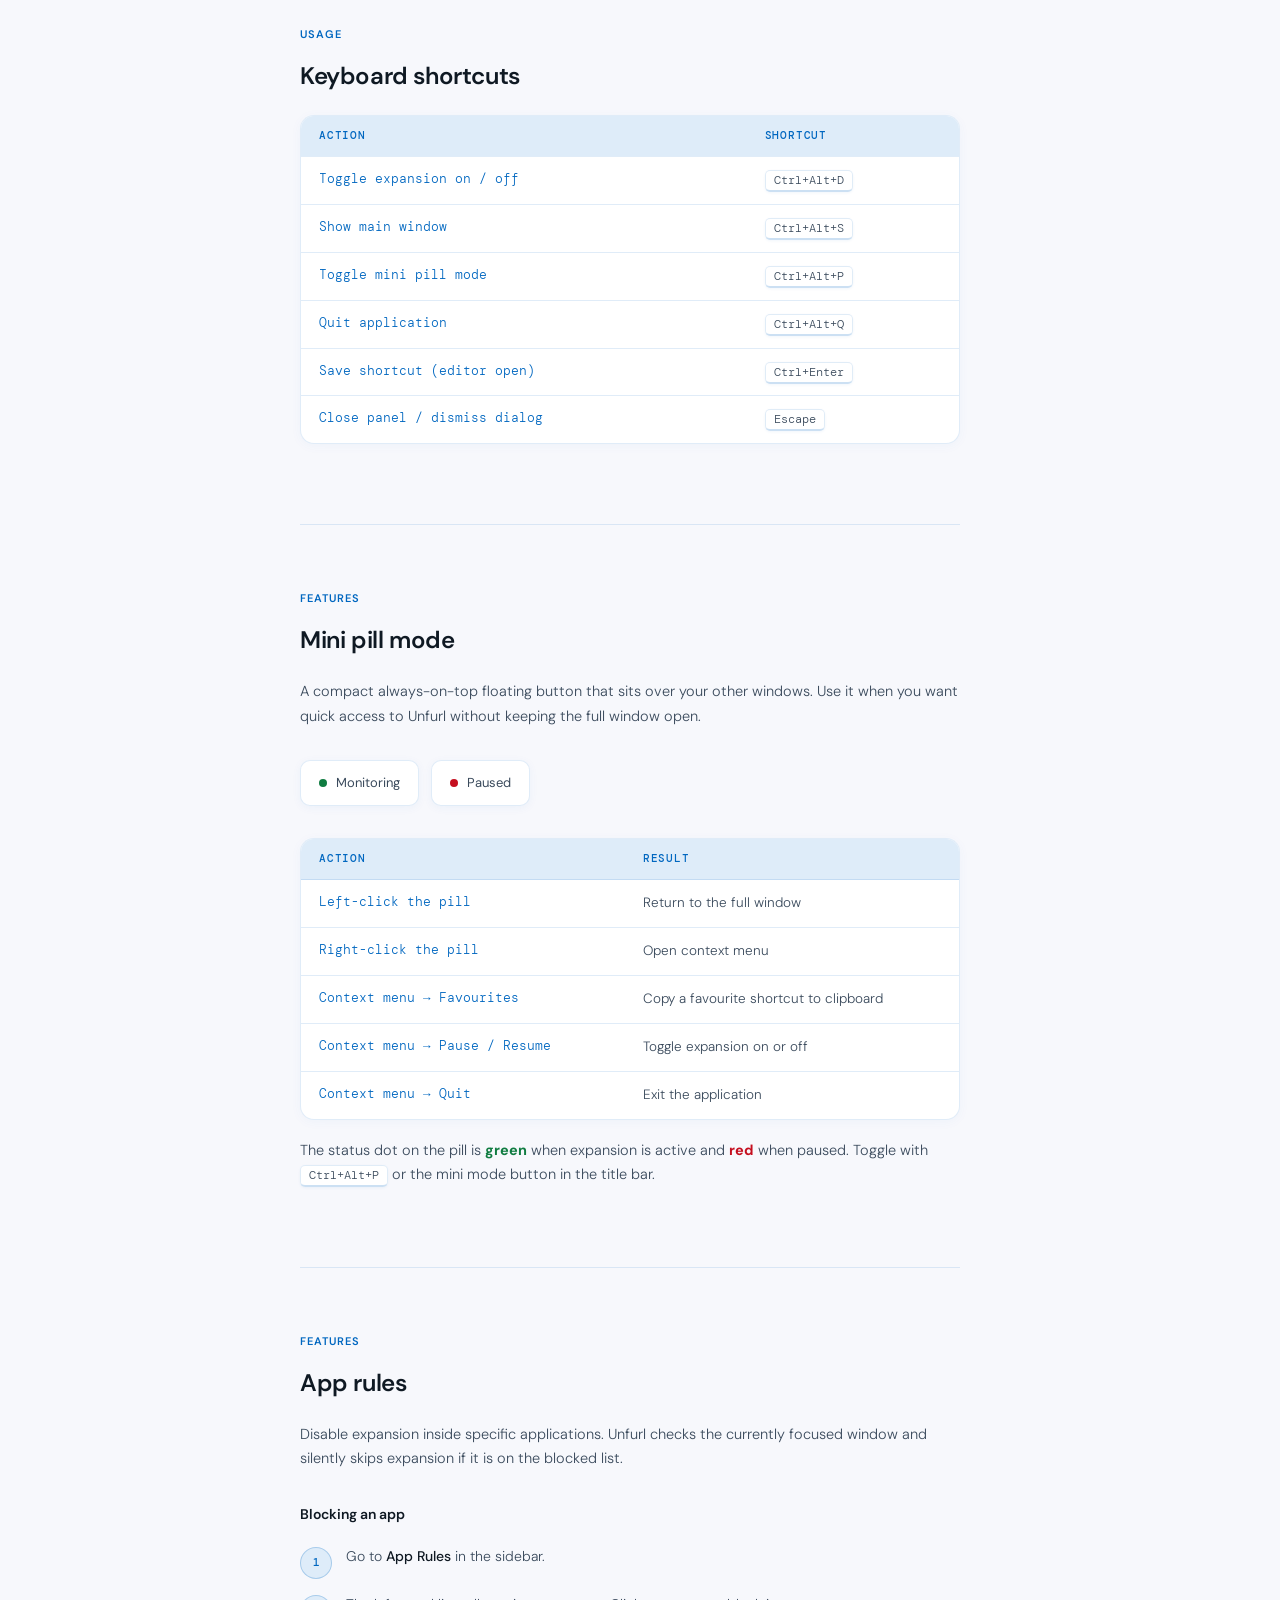
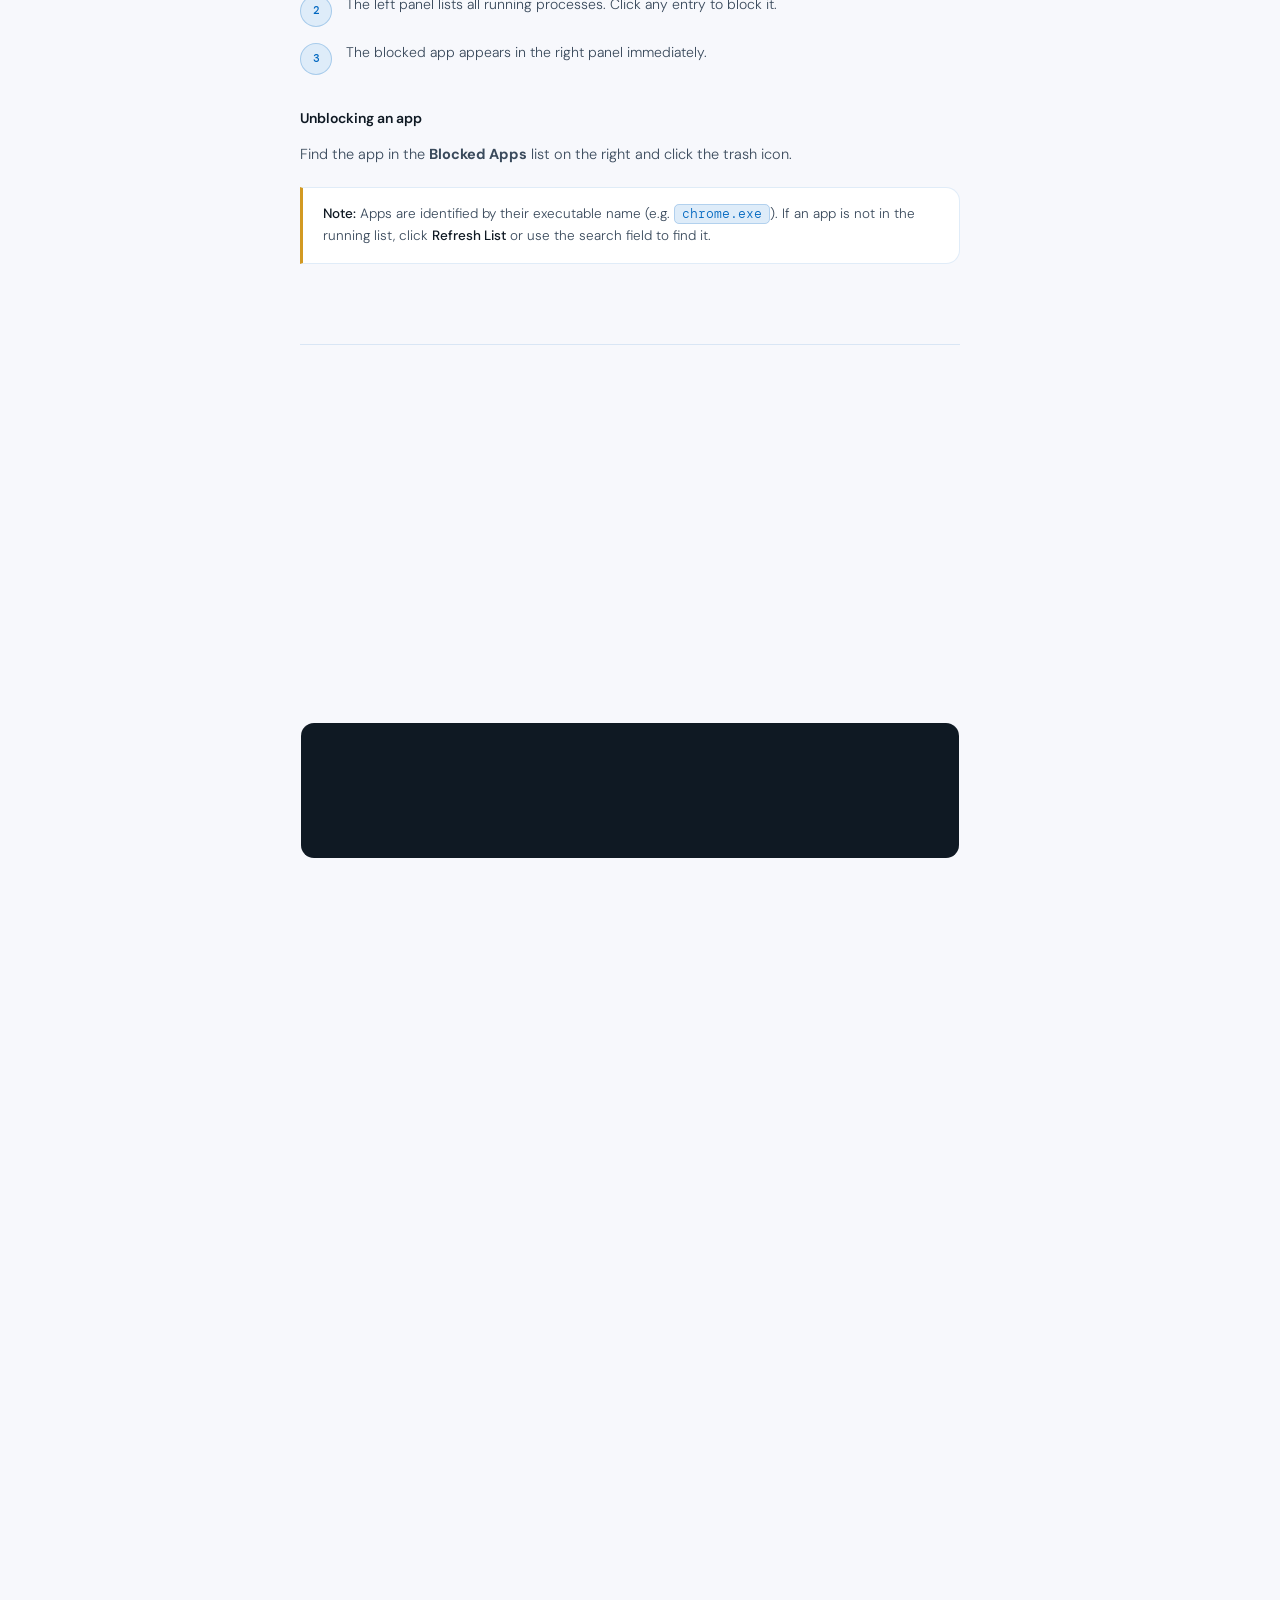
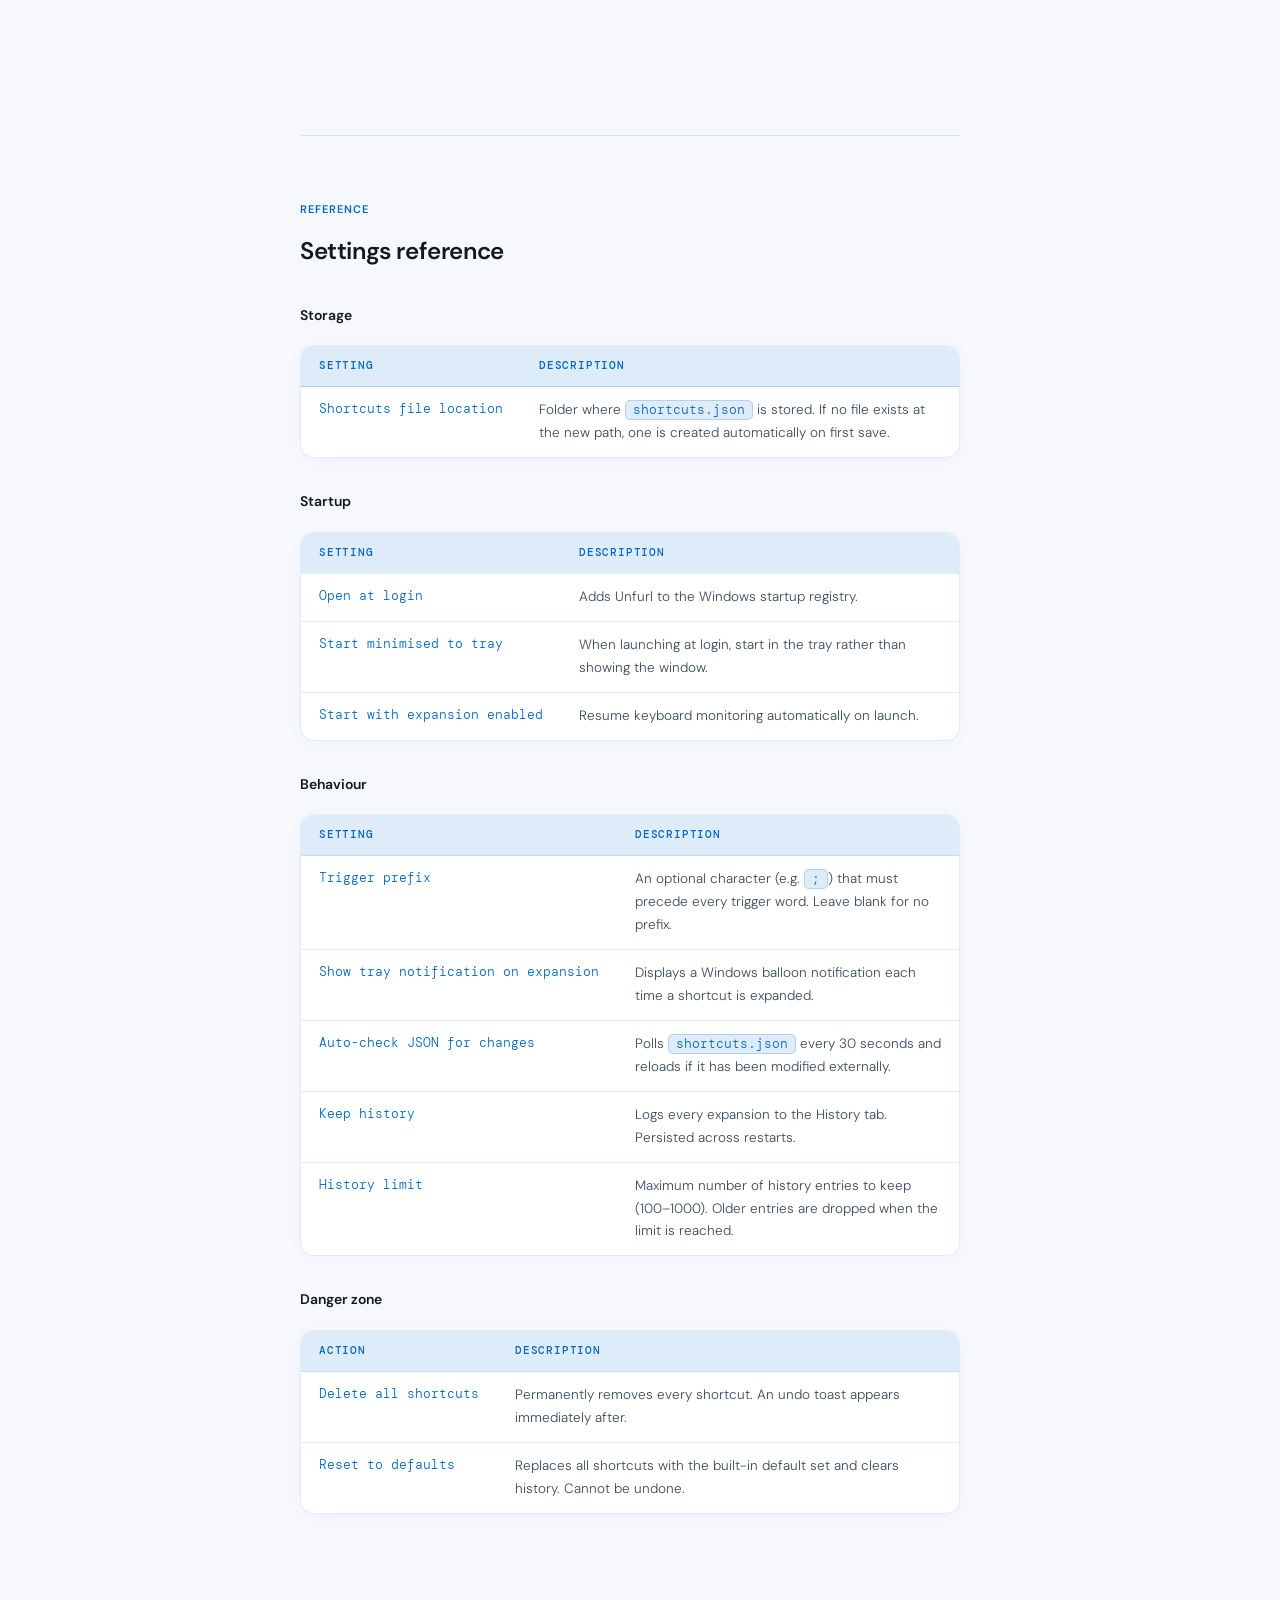
==== commit c56ebb91: "Update docs.html" ====
--- a/docs.html
+++ b/docs.html
@@ -4,6 +4,7 @@
 <meta charset="UTF-8">
 <meta name="viewport" content="width=device-width, initial-scale=1.0">
 <title>Unfurl — Documentation</title>
+<link rel="icon" type="image/x-icon" href="icon.ico">
 <link rel="preconnect" href="https://fonts.googleapis.com">
 <link href="https://fonts.googleapis.com/css2?family=DM+Mono:wght@400;500&family=DM+Sans:wght@300;400;500;600&family=Oleo+Script+Swash+Caps:wght@400;700&display=swap" rel="stylesheet">
 <style>
@@ -747,4 +748,4 @@
   reveals.forEach(el => revealObserver.observe(el));
 </script>
 </body>
-</html>+</html>
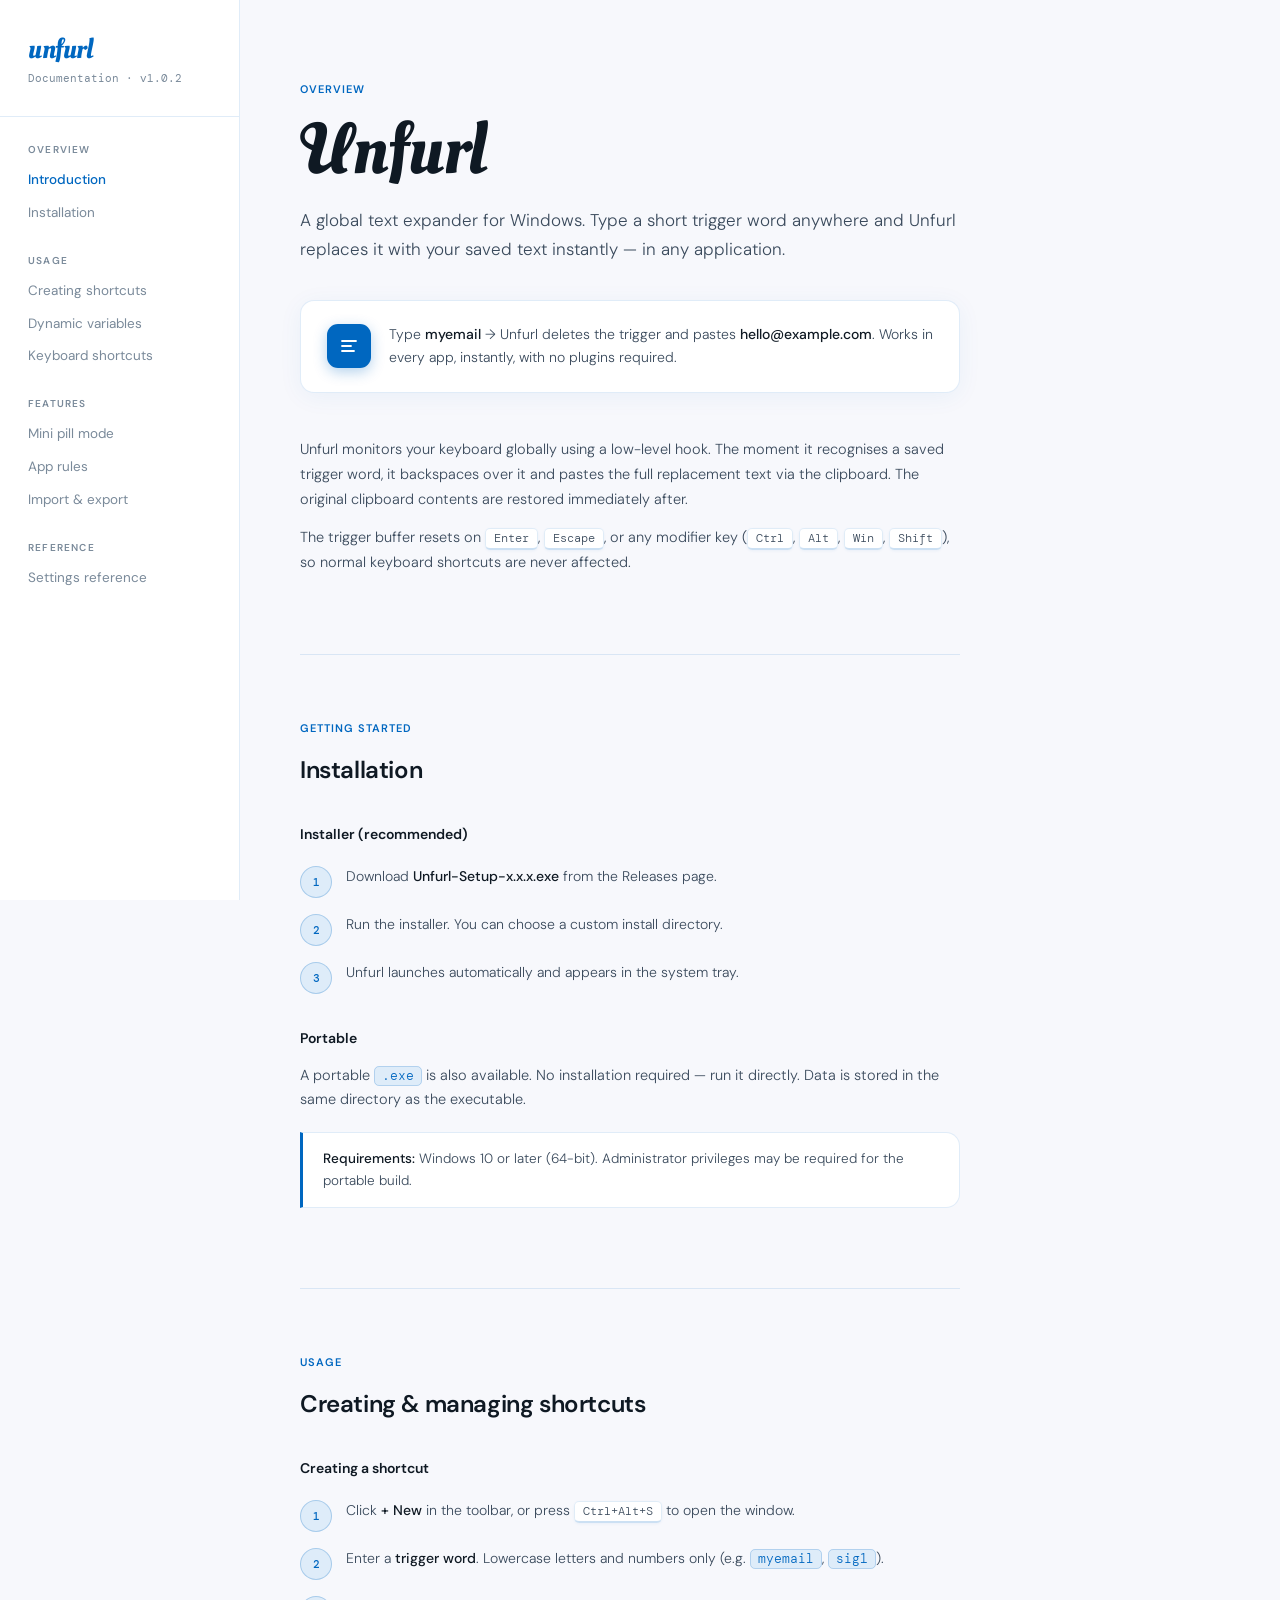
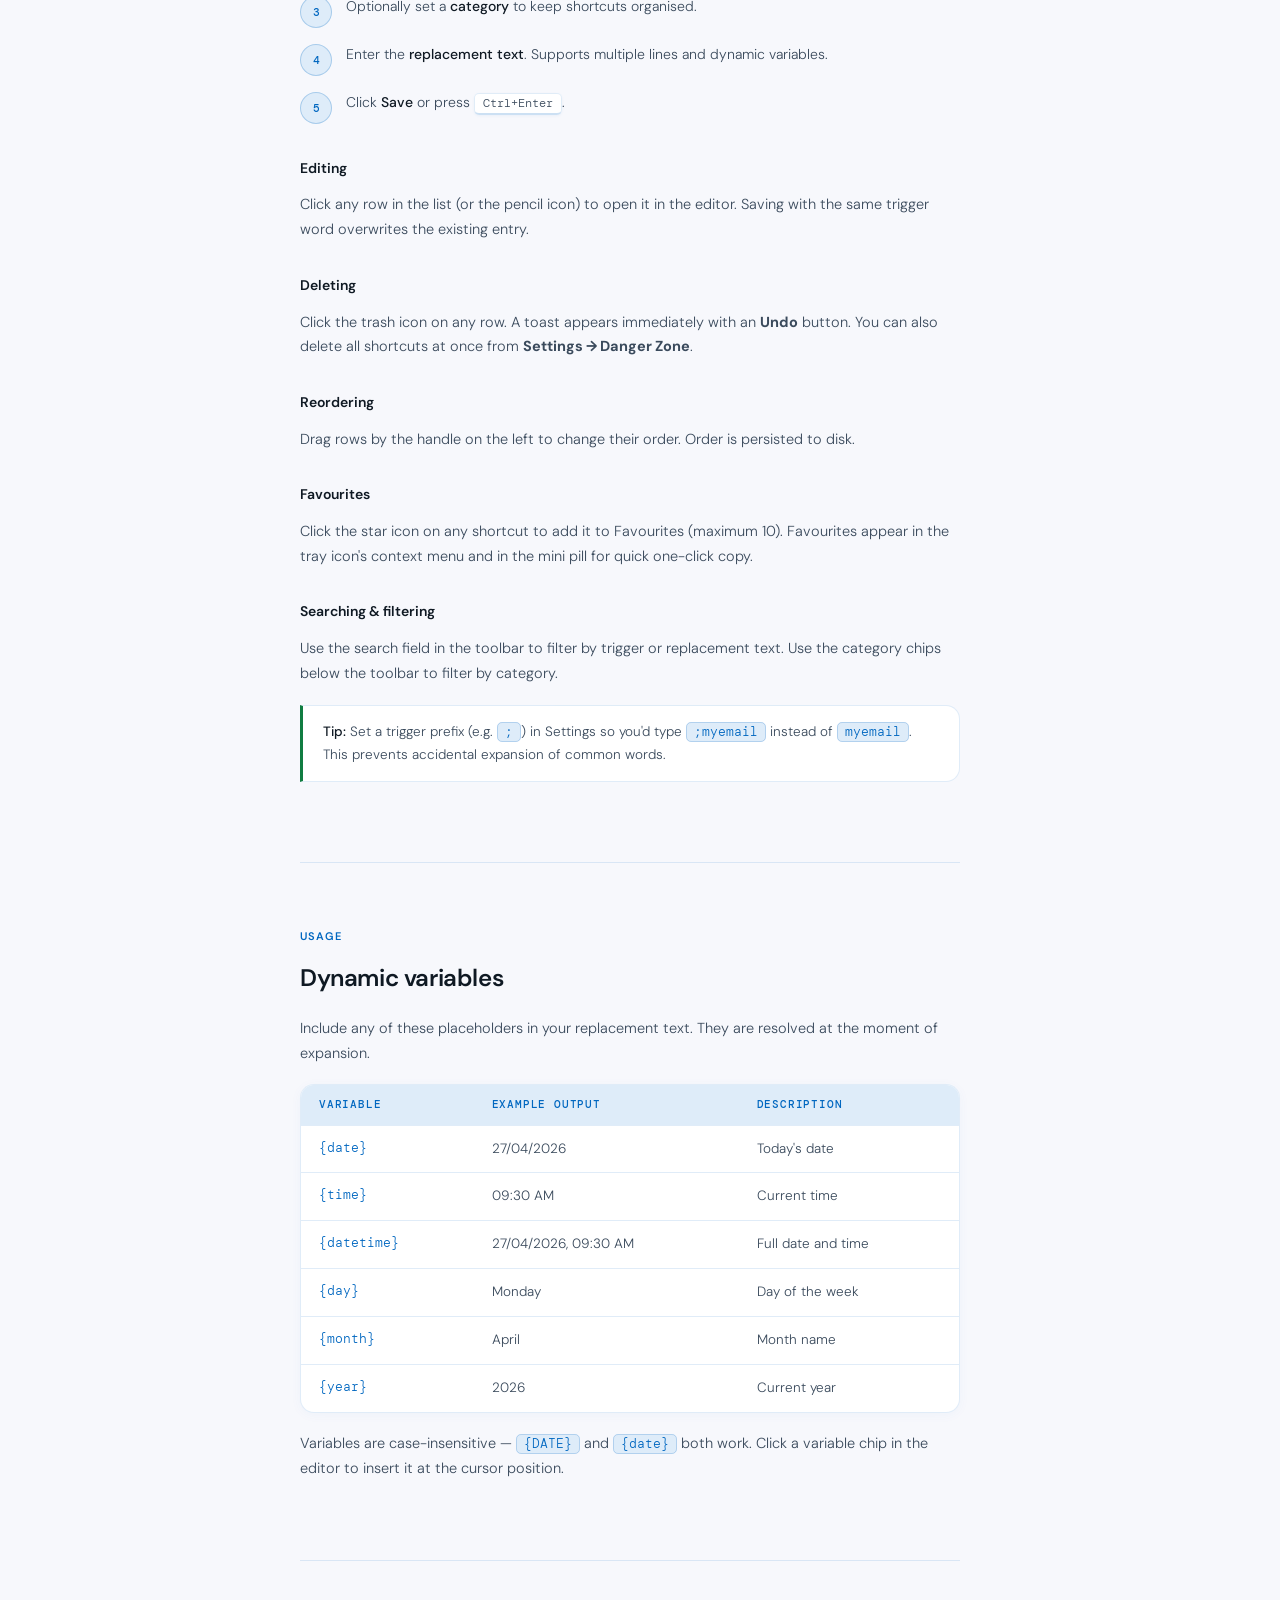
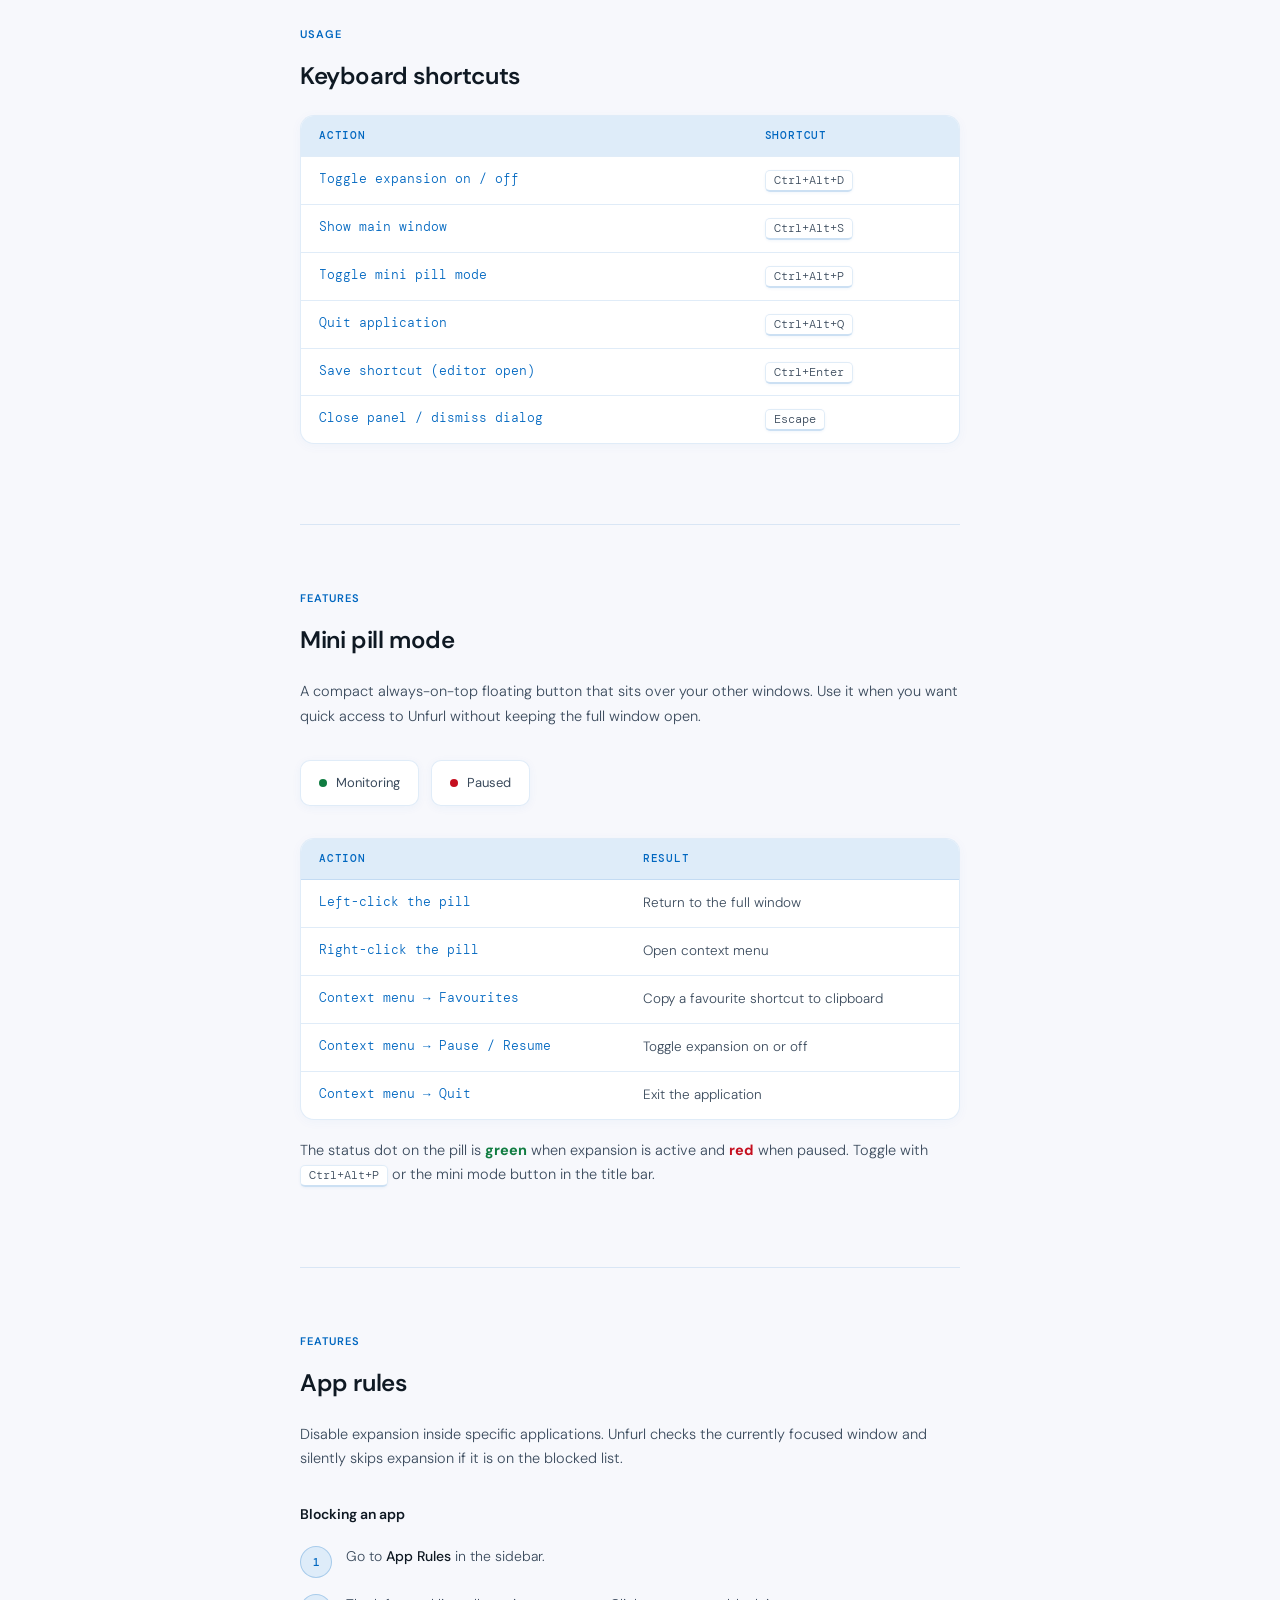
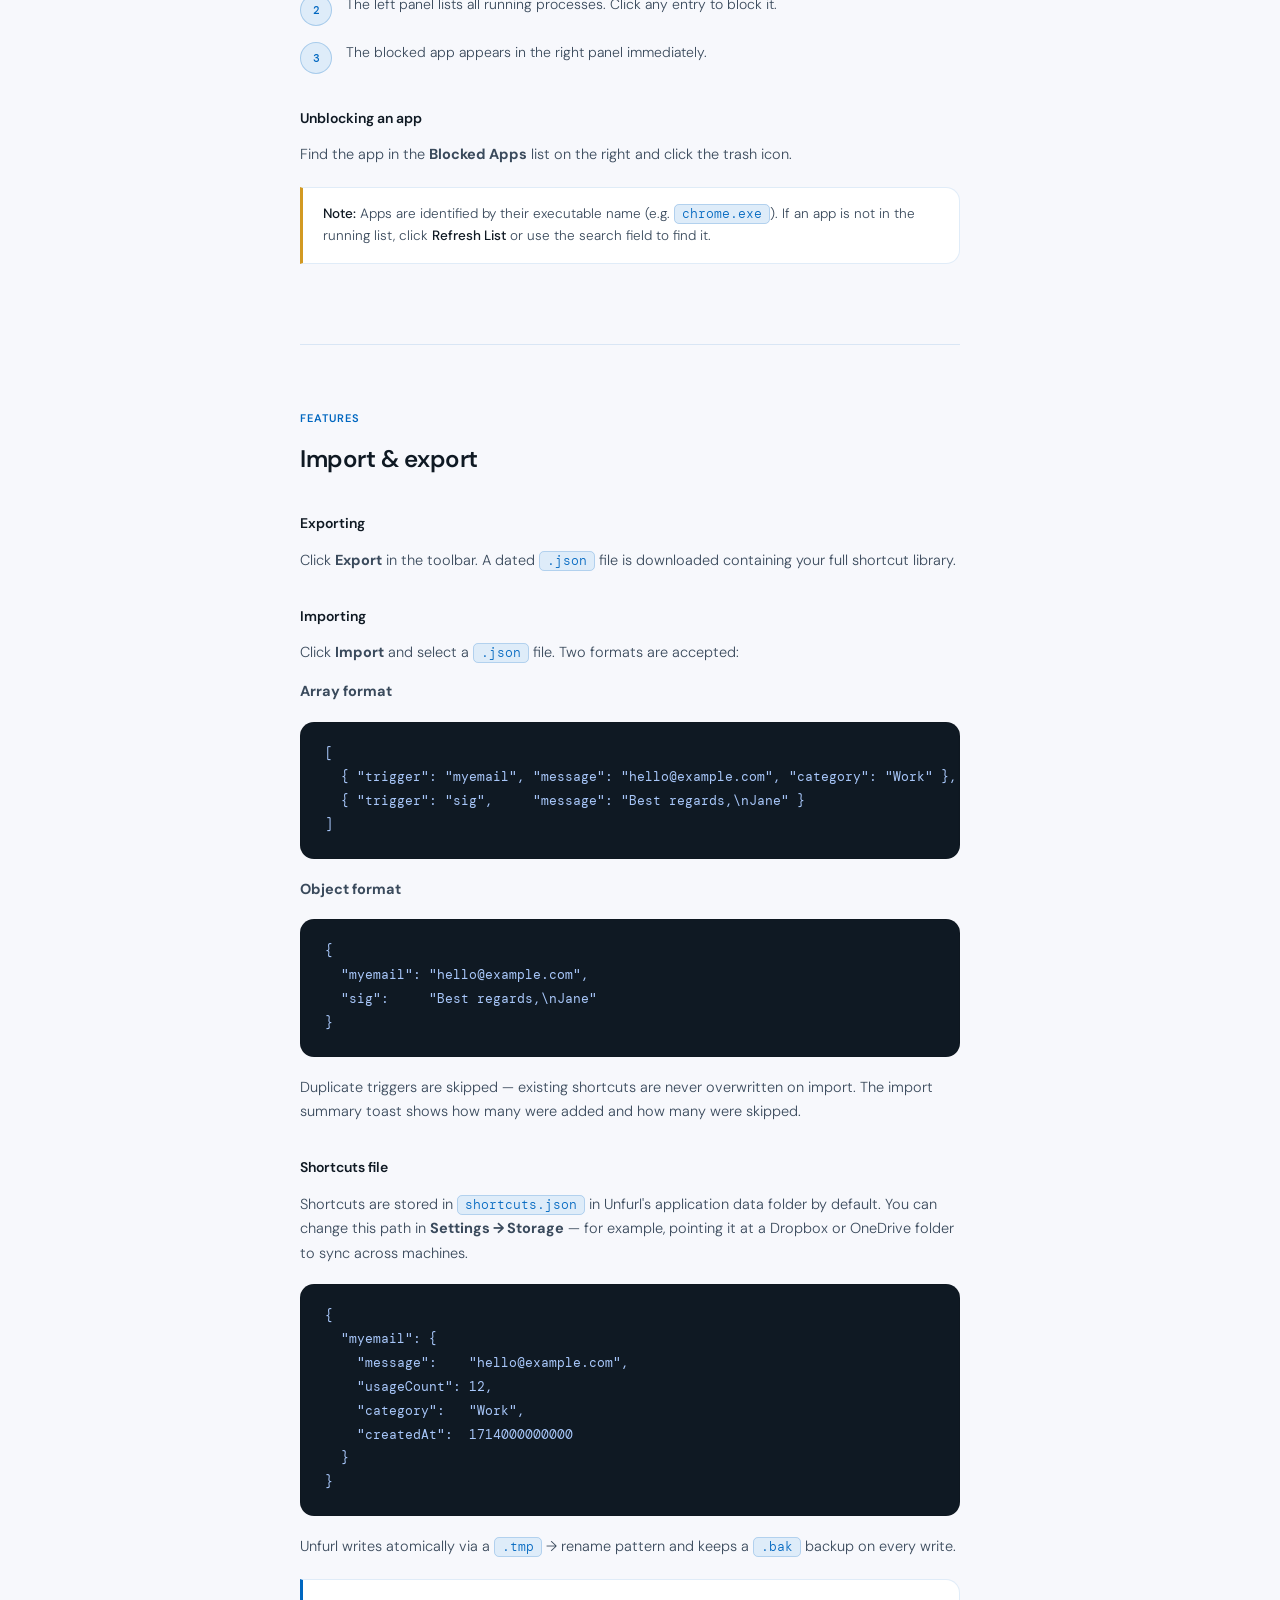
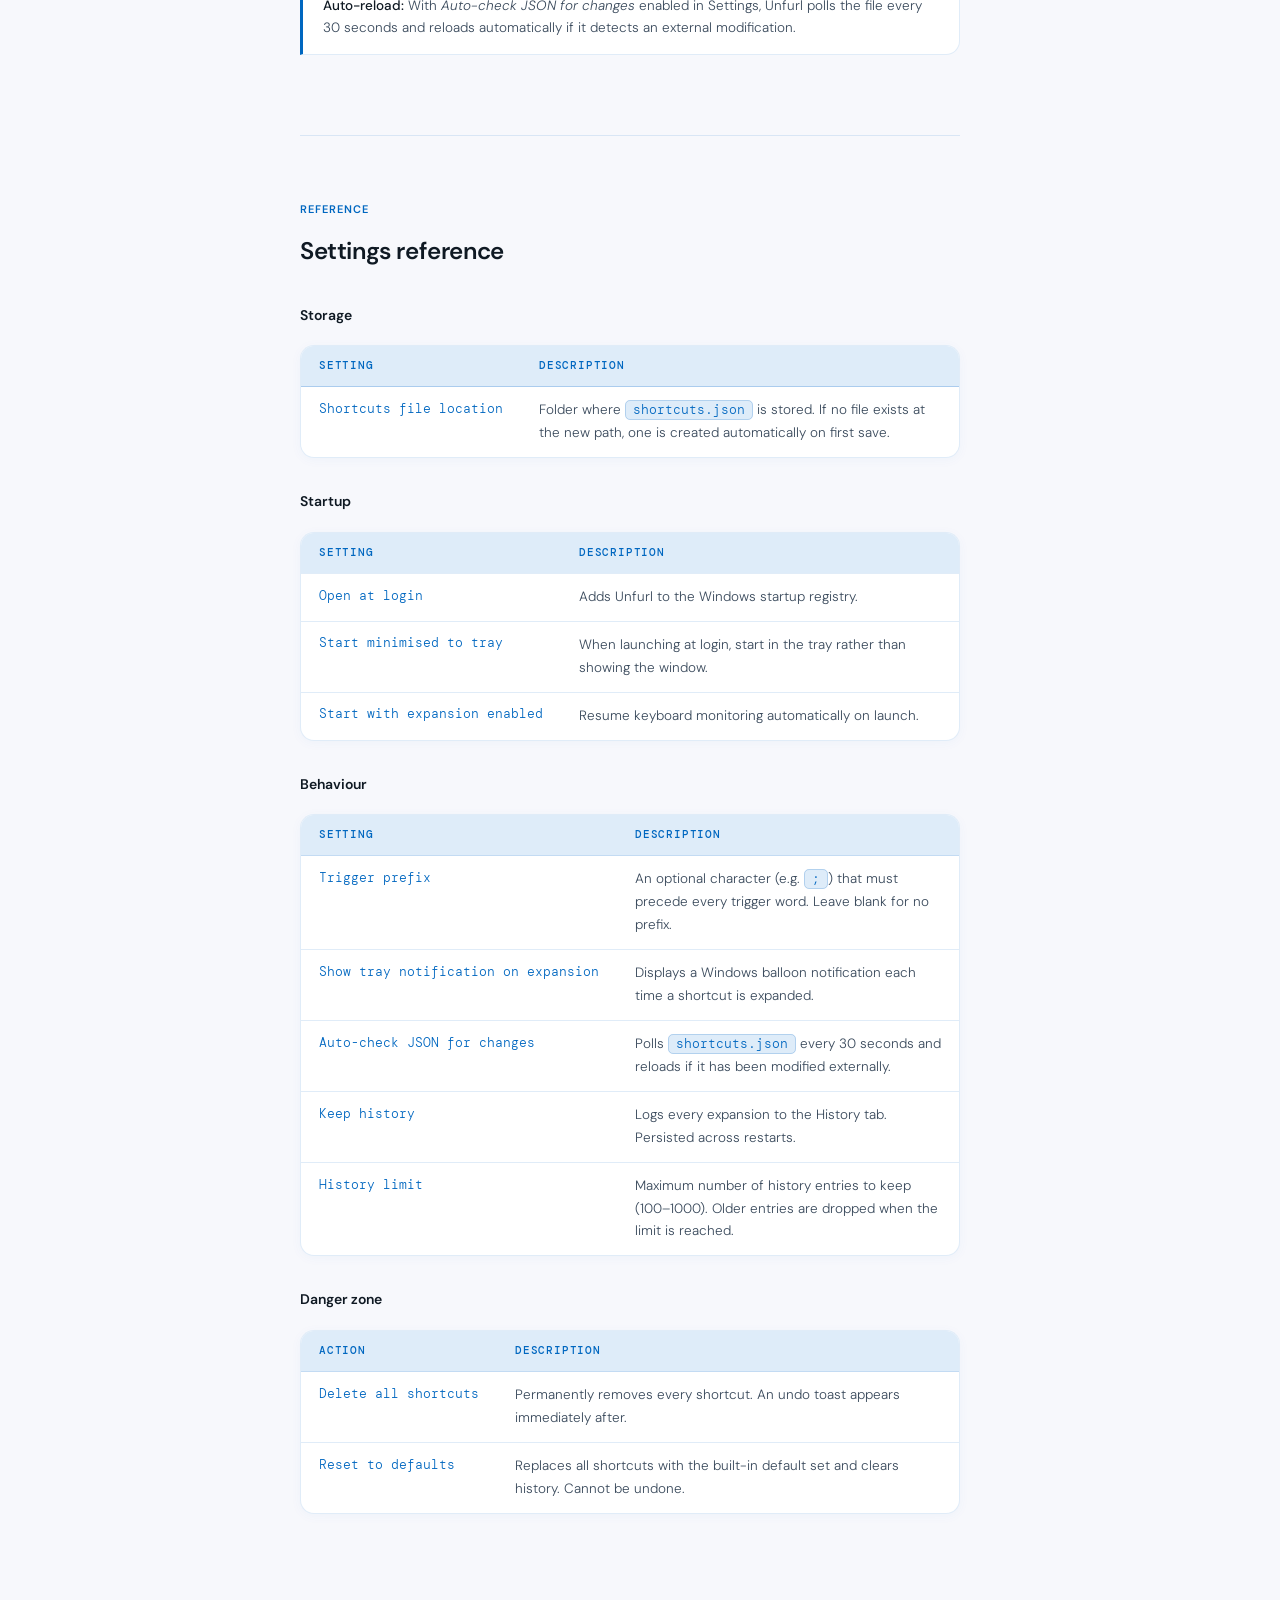
==== commit 623d55ee: "Update docs.html" ====
--- a/docs.html
+++ b/docs.html
@@ -38,14 +38,12 @@
     overflow-x: hidden;
   }
 
-  /* ── Layout ── */
   .layout {
     display: grid;
     grid-template-columns: 240px 1fr;
     min-height: 100vh;
   }
 
-  /* ── Sidebar ── */
   .sidebar {
     position: sticky;
     top: 0;
@@ -104,13 +102,11 @@
   .nav-link:hover { color: var(--blue); }
   .nav-link.active { color: var(--blue); font-weight: 500; }
 
-  /* ── Main ── */
   .main {
     max-width: 780px;
     padding: 72px 60px 120px;
   }
 
-  /* ── Sections ── */
   .doc-section {
     margin-bottom: 80px;
     padding-top: 8px;
@@ -165,14 +161,12 @@
     line-height: 1.7;
   }
 
-  /* ── Divider ── */
   .divider {
     border: none;
     border-top: 1px solid var(--border);
     margin: 0 0 56px;
   }
 
-  /* ── Code / Inline ── */
   code {
     font-family: var(--mono);
     font-size: 12.5px;
@@ -200,7 +194,6 @@
     line-height: 1.7;
   }
 
-  /* ── Tables ── */
   .table-wrap {
     overflow-x: auto;
     margin: 18px 0;
@@ -245,7 +238,6 @@
   }
   td strong { color: var(--ink); font-weight: 500; }
 
-  /* ── Kbd ── */
   kbd {
     font-family: var(--mono);
     font-size: 11.5px;
@@ -259,7 +251,6 @@
     box-shadow: 0 1px 3px rgba(0,103,192,0.06);
   }
 
-  /* ── Steps ── */
   .steps { margin: 18px 0; counter-reset: step; }
   .step {
     display: grid;
@@ -288,7 +279,6 @@
   .step-body { color: var(--ink-mid); font-weight: 300; font-size: 14px; line-height: 1.65; }
   .step-body strong { color: var(--ink); font-weight: 500; }
 
-  /* ── Callout ── */
   .callout {
     background: var(--white);
     border: 1px solid var(--border);
@@ -305,7 +295,6 @@
   .callout.warn { border-left-color: #d29922; }
   .callout.tip  { border-left-color: #107c41; }
 
-  /* ── Hero strip ── */
   .hero-strip {
     display: flex;
     align-items: center;
@@ -336,7 +325,6 @@
   .hero-strip-text { font-size: 14px; color: var(--ink-mid); font-weight: 300; }
   .hero-strip-text strong { color: var(--ink); font-weight: 500; }
 
-  /* ── Pill example ── */
   .pill-demo {
     display: inline-flex;
     align-items: center;
@@ -353,7 +341,6 @@
   .pill-dot.red { background: #c50f1f; }
   .pill-demo span { color: var(--ink-mid); }
 
-  /* ── Animations ── */
   @keyframes fadeUp {
     from { opacity: 0; transform: translateY(20px); }
     to   { opacity: 1; transform: translateY(0); }
@@ -377,7 +364,6 @@
     transform: translateY(0);
   }
 
-  /* ── Responsive ── */
   @media (max-width: 700px) {
     .layout { grid-template-columns: 1fr; }
     .sidebar { position: static; height: auto; }
@@ -389,10 +375,9 @@
 
 <div class="layout">
 
-  <!-- Sidebar -->
   <aside class="sidebar">
     <div class="sidebar-logo">
-      <div class="sidebar-logo-name">unfurl</div>
+      <div class="sidebar-logo-name" href="/">unfurl</div>
       <div class="sidebar-logo-tag">Documentation · v1.0.2</div>
     </div>
 
@@ -422,10 +407,7 @@
     </div>
   </aside>
 
-  <!-- Main -->
   <main class="main">
-
-    <!-- Introduction -->
     <section class="doc-section" id="intro">
       <div class="section-eyebrow">Overview</div>
       <h1>Unfurl</h1>
@@ -448,7 +430,6 @@
 
     <hr class="divider">
 
-    <!-- Installation -->
     <section class="doc-section reveal" id="installation">
       <div class="section-eyebrow">Getting started</div>
       <h2>Installation</h2>
@@ -470,7 +451,6 @@
 
     <hr class="divider">
 
-    <!-- Shortcuts -->
     <section class="doc-section reveal" id="shortcuts">
       <div class="section-eyebrow">Usage</div>
       <h2>Creating &amp; managing shortcuts</h2>
@@ -506,7 +486,6 @@
 
     <hr class="divider">
 
-    <!-- Variables -->
     <section class="doc-section reveal" id="variables">
       <div class="section-eyebrow">Usage</div>
       <h2>Dynamic variables</h2>
@@ -533,7 +512,6 @@
 
     <hr class="divider">
 
-    <!-- Keyboard shortcuts -->
     <section class="doc-section reveal" id="keyboard">
       <div class="section-eyebrow">Usage</div>
       <h2>Keyboard shortcuts</h2>
@@ -557,7 +535,6 @@
 
     <hr class="divider">
 
-    <!-- Mini mode -->
     <section class="doc-section reveal" id="mini">
       <div class="section-eyebrow">Features</div>
       <h2>Mini pill mode</h2>
@@ -592,7 +569,6 @@
 
     <hr class="divider">
 
-    <!-- App Rules -->
     <section class="doc-section reveal" id="approles">
       <div class="section-eyebrow">Features</div>
       <h2>App rules</h2>
@@ -615,7 +591,6 @@
 
     <hr class="divider">
 
-    <!-- Import / Export -->
     <section class="doc-section reveal" id="importexport">
       <div class="section-eyebrow">Features</div>
       <h2>Import &amp; export</h2>
@@ -661,7 +636,6 @@
 
     <hr class="divider">
 
-    <!-- Settings -->
     <section class="doc-section reveal" id="settings">
       <div class="section-eyebrow">Reference</div>
       <h2>Settings reference</h2>
@@ -718,7 +692,6 @@
 </div>
 
 <script>
-  // Active nav link on scroll
   const sections = document.querySelectorAll('.doc-section');
   const links    = document.querySelectorAll('.nav-link');
 
@@ -734,7 +707,6 @@
 
   sections.forEach(s => navObserver.observe(s));
 
-  // Reveal on scroll
   const reveals = document.querySelectorAll('.reveal');
   const revealObserver = new IntersectionObserver(entries => {
     entries.forEach(entry => {
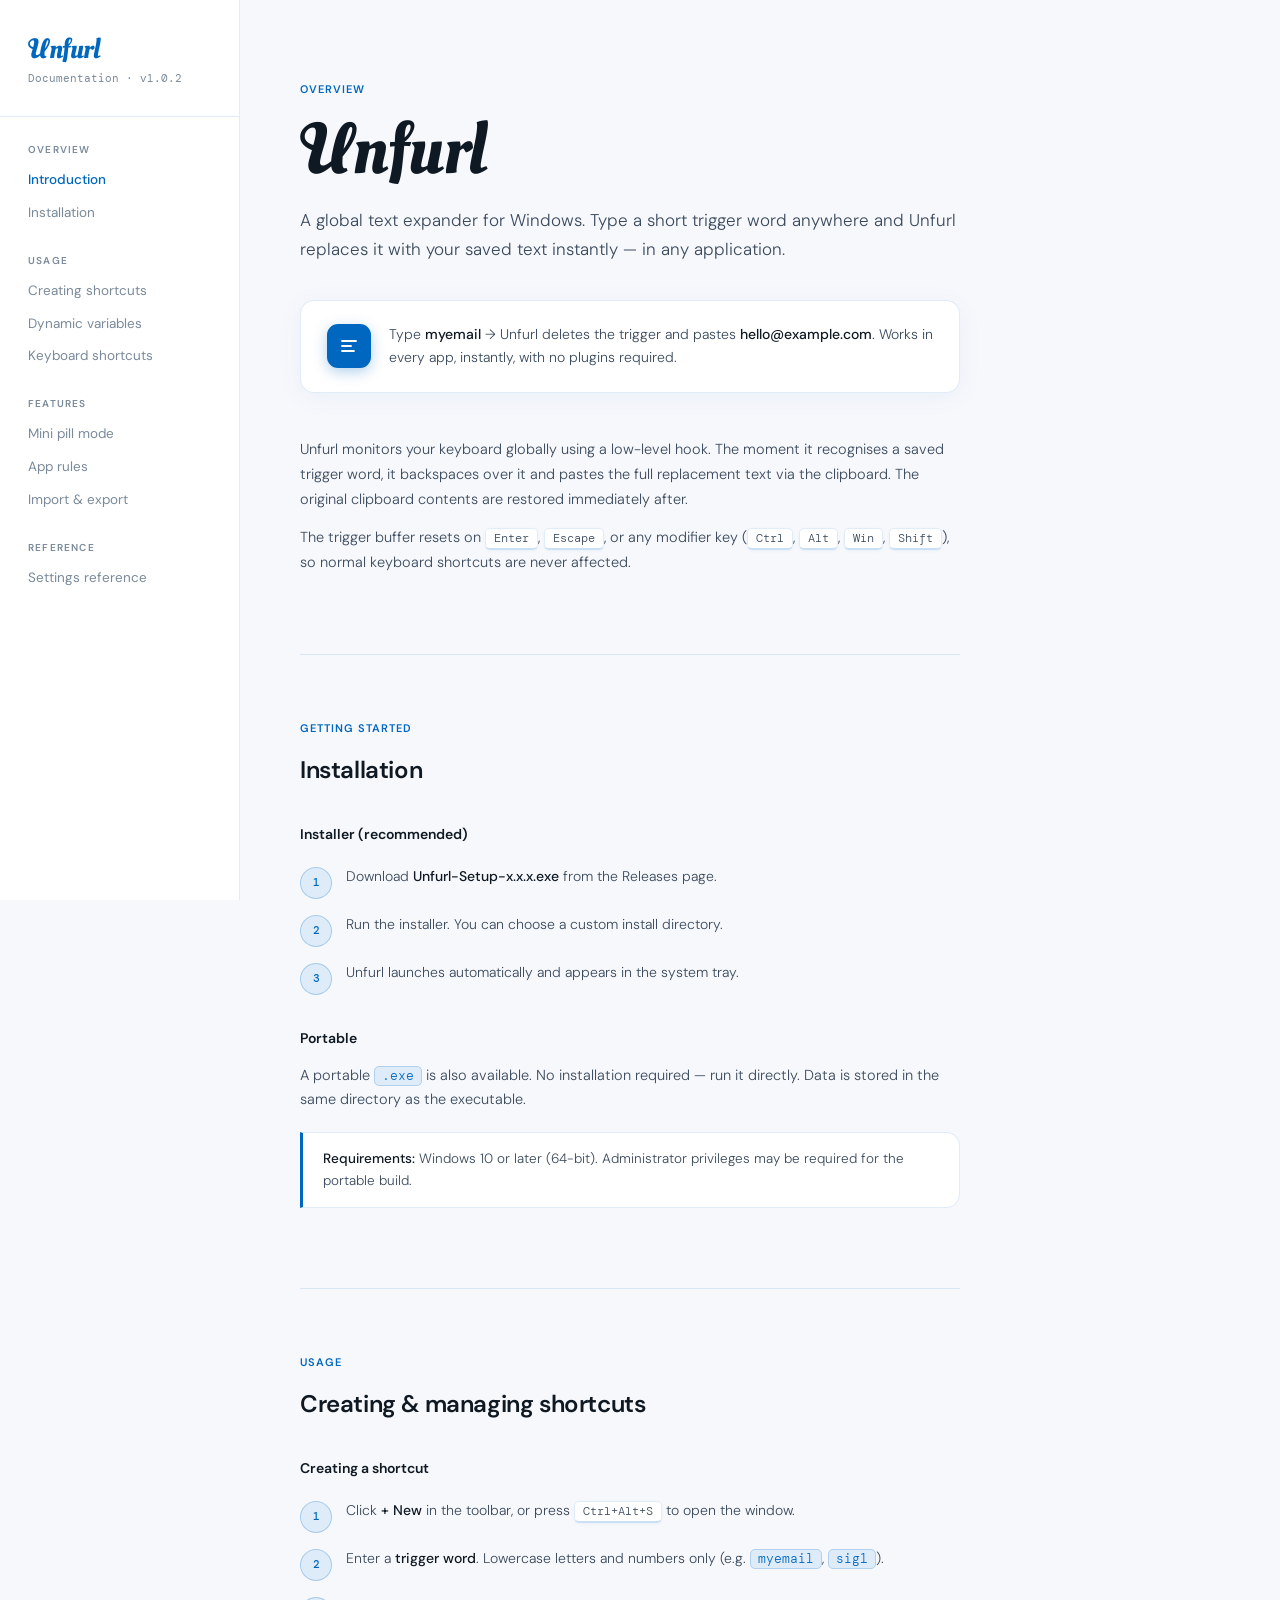
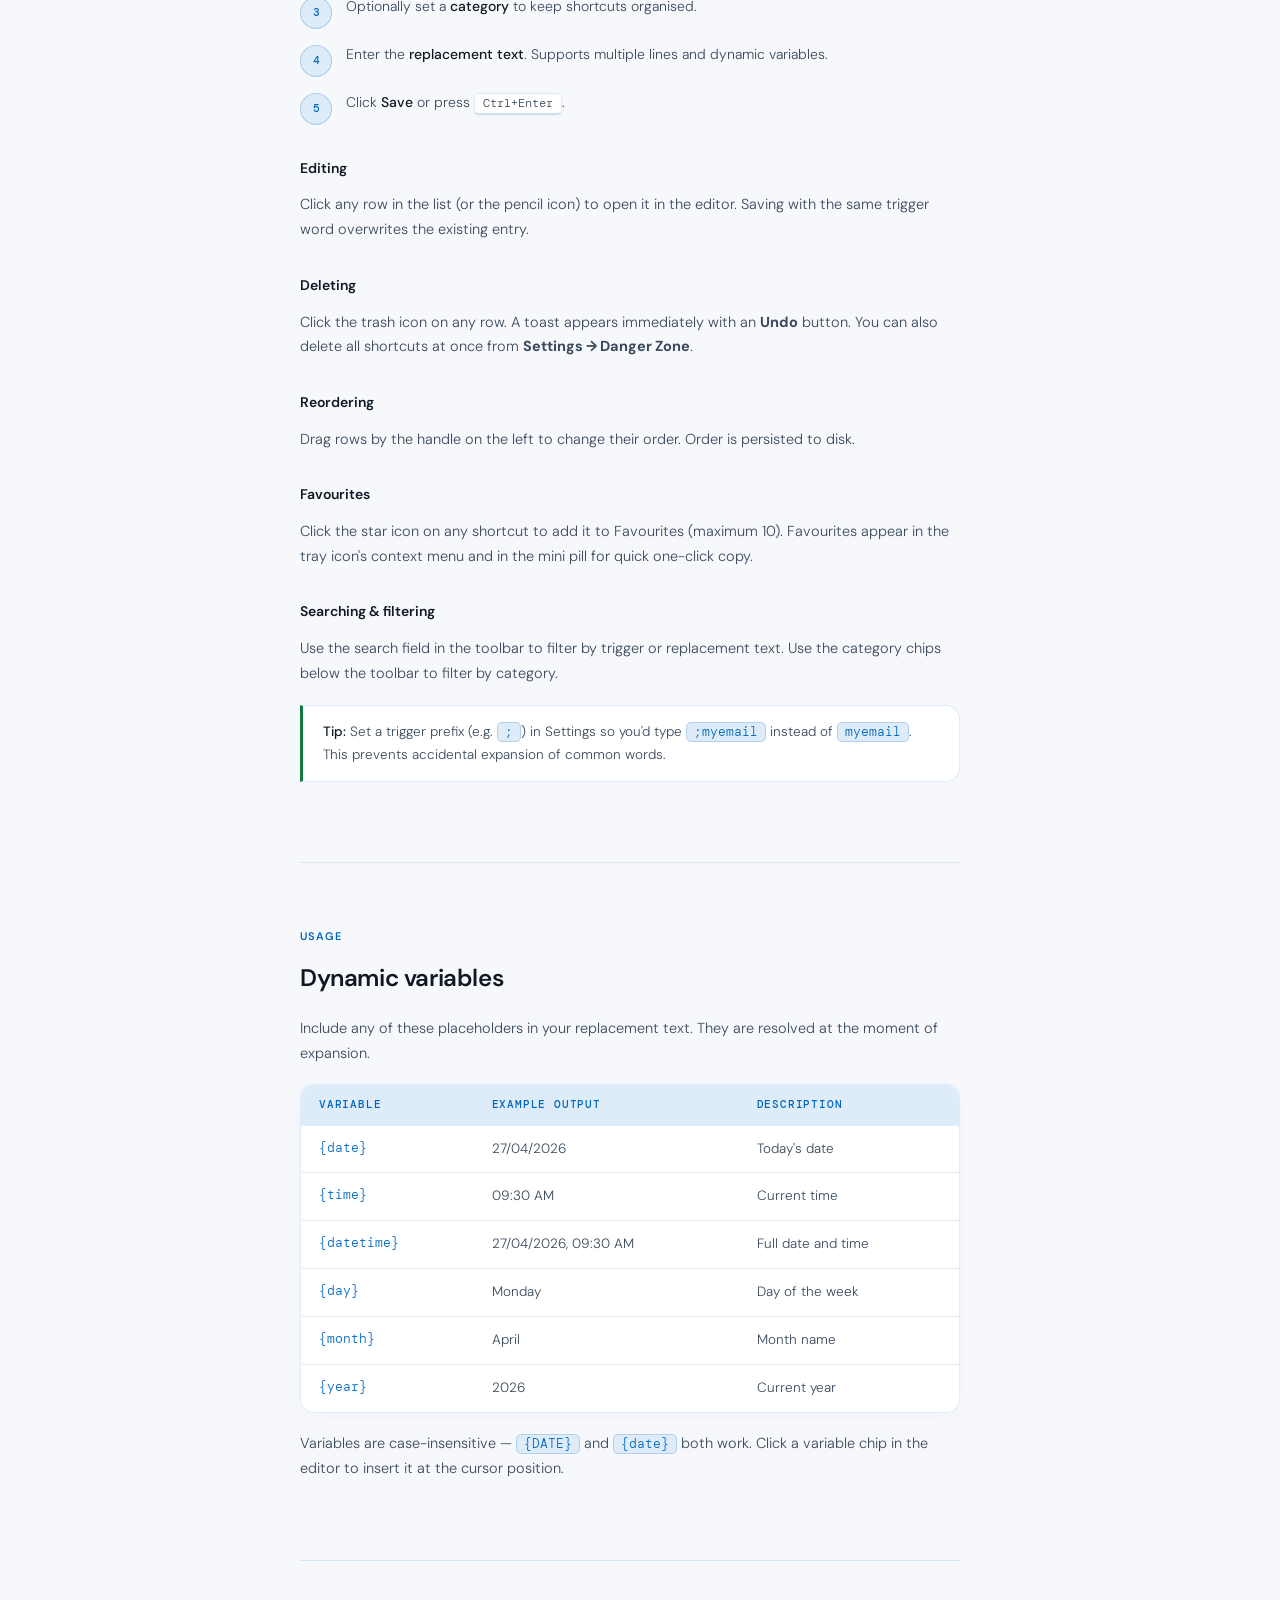
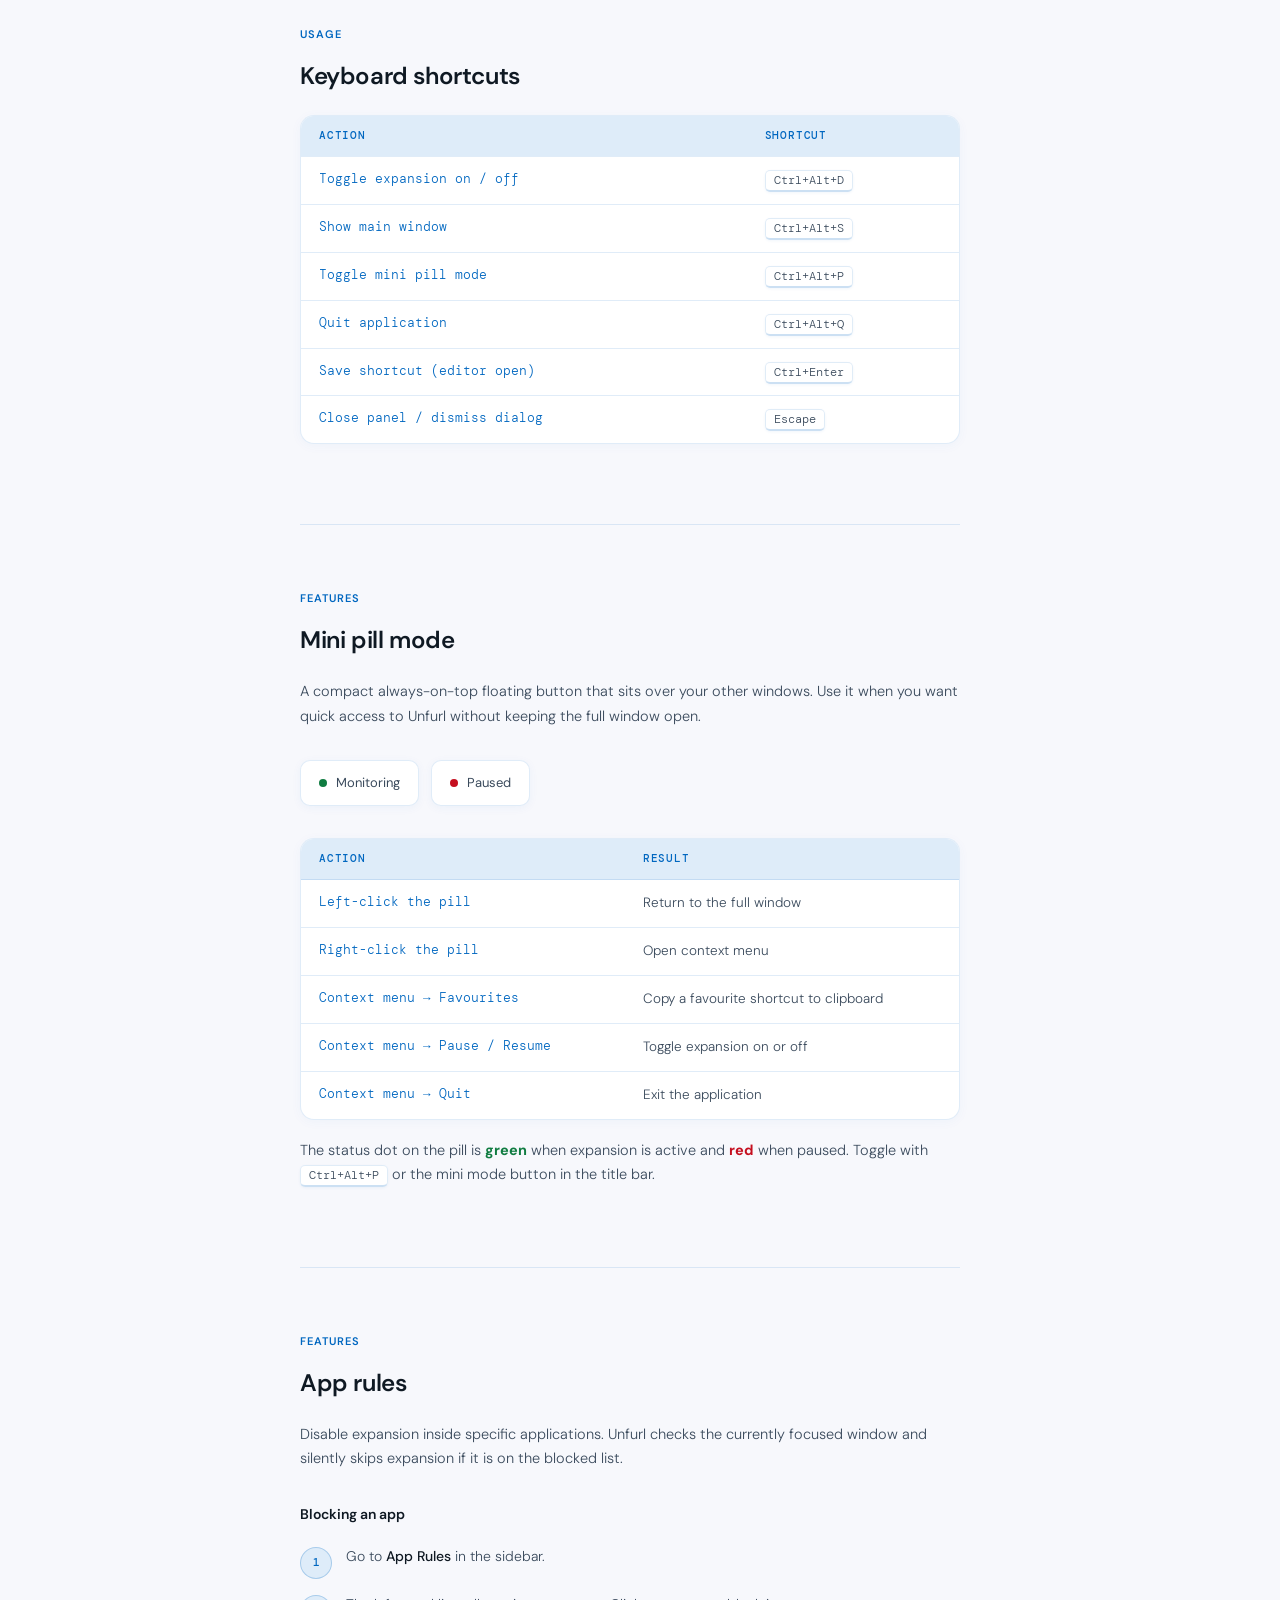
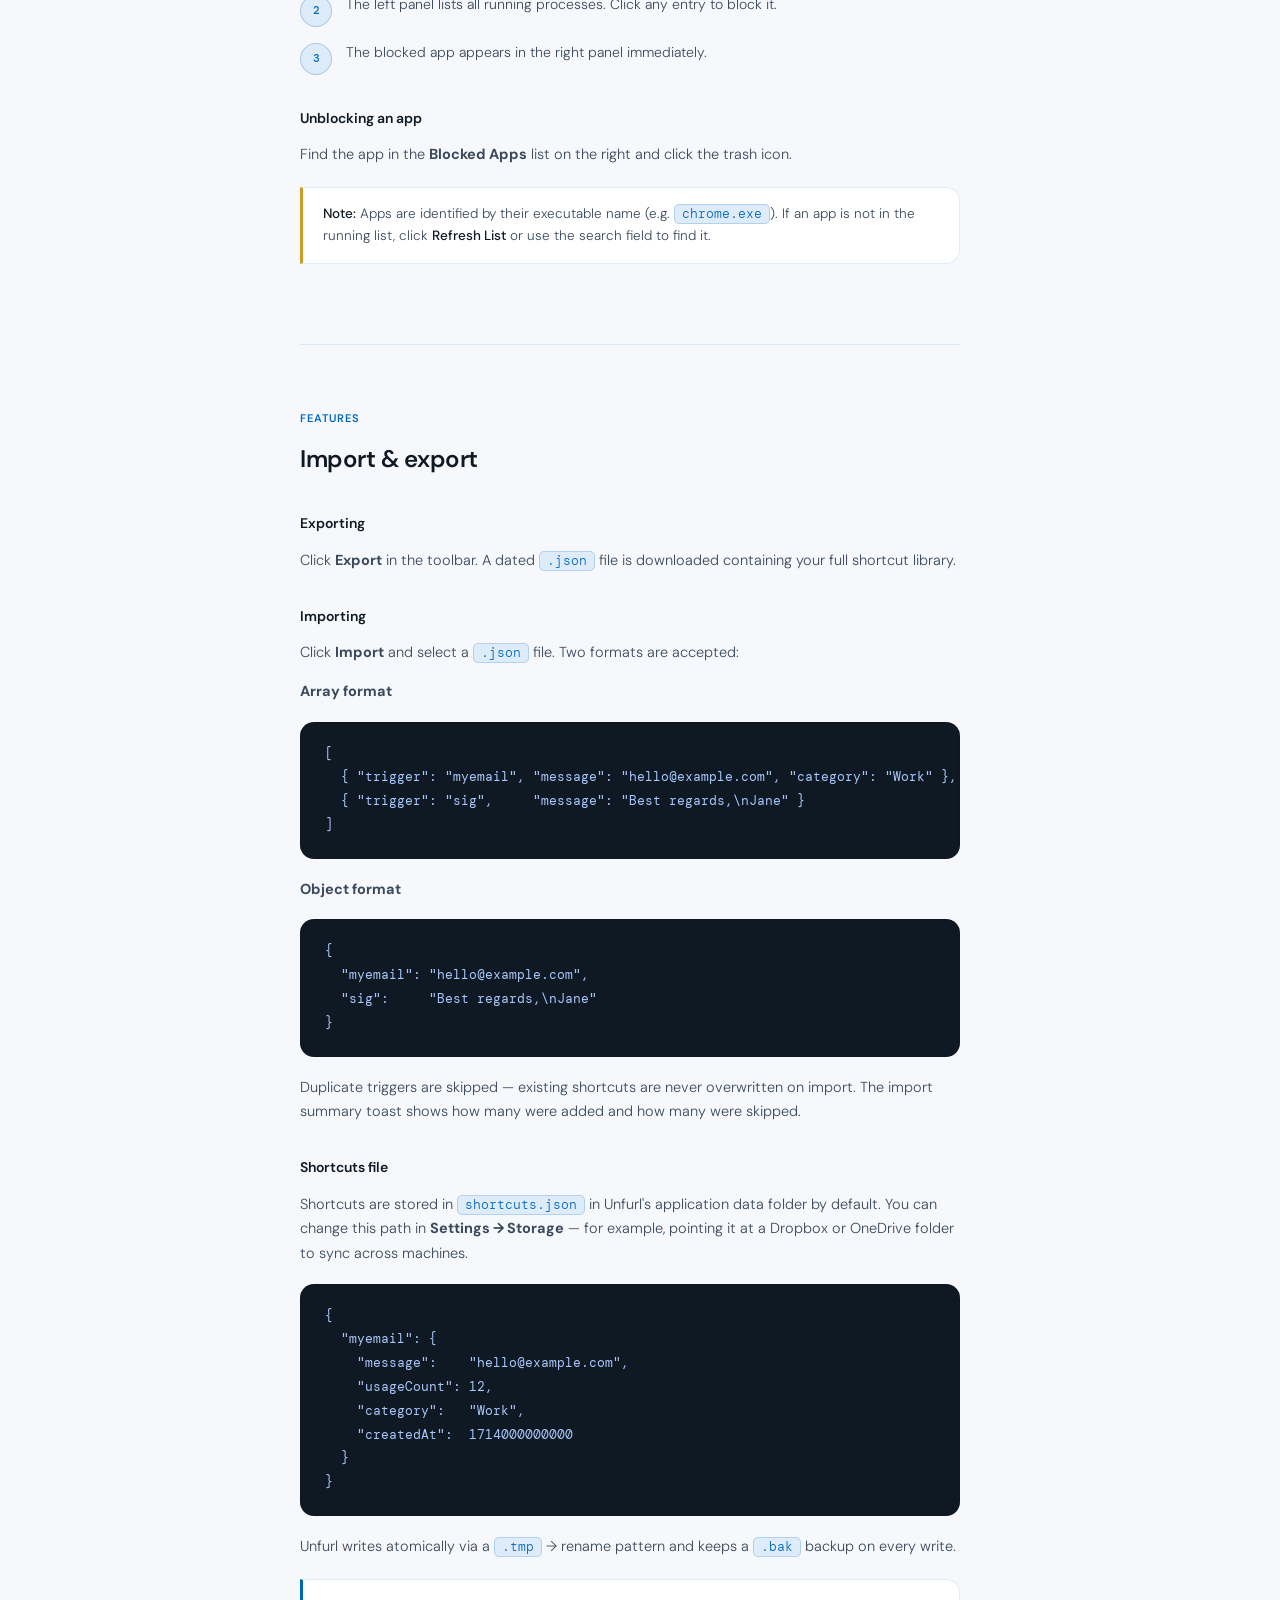
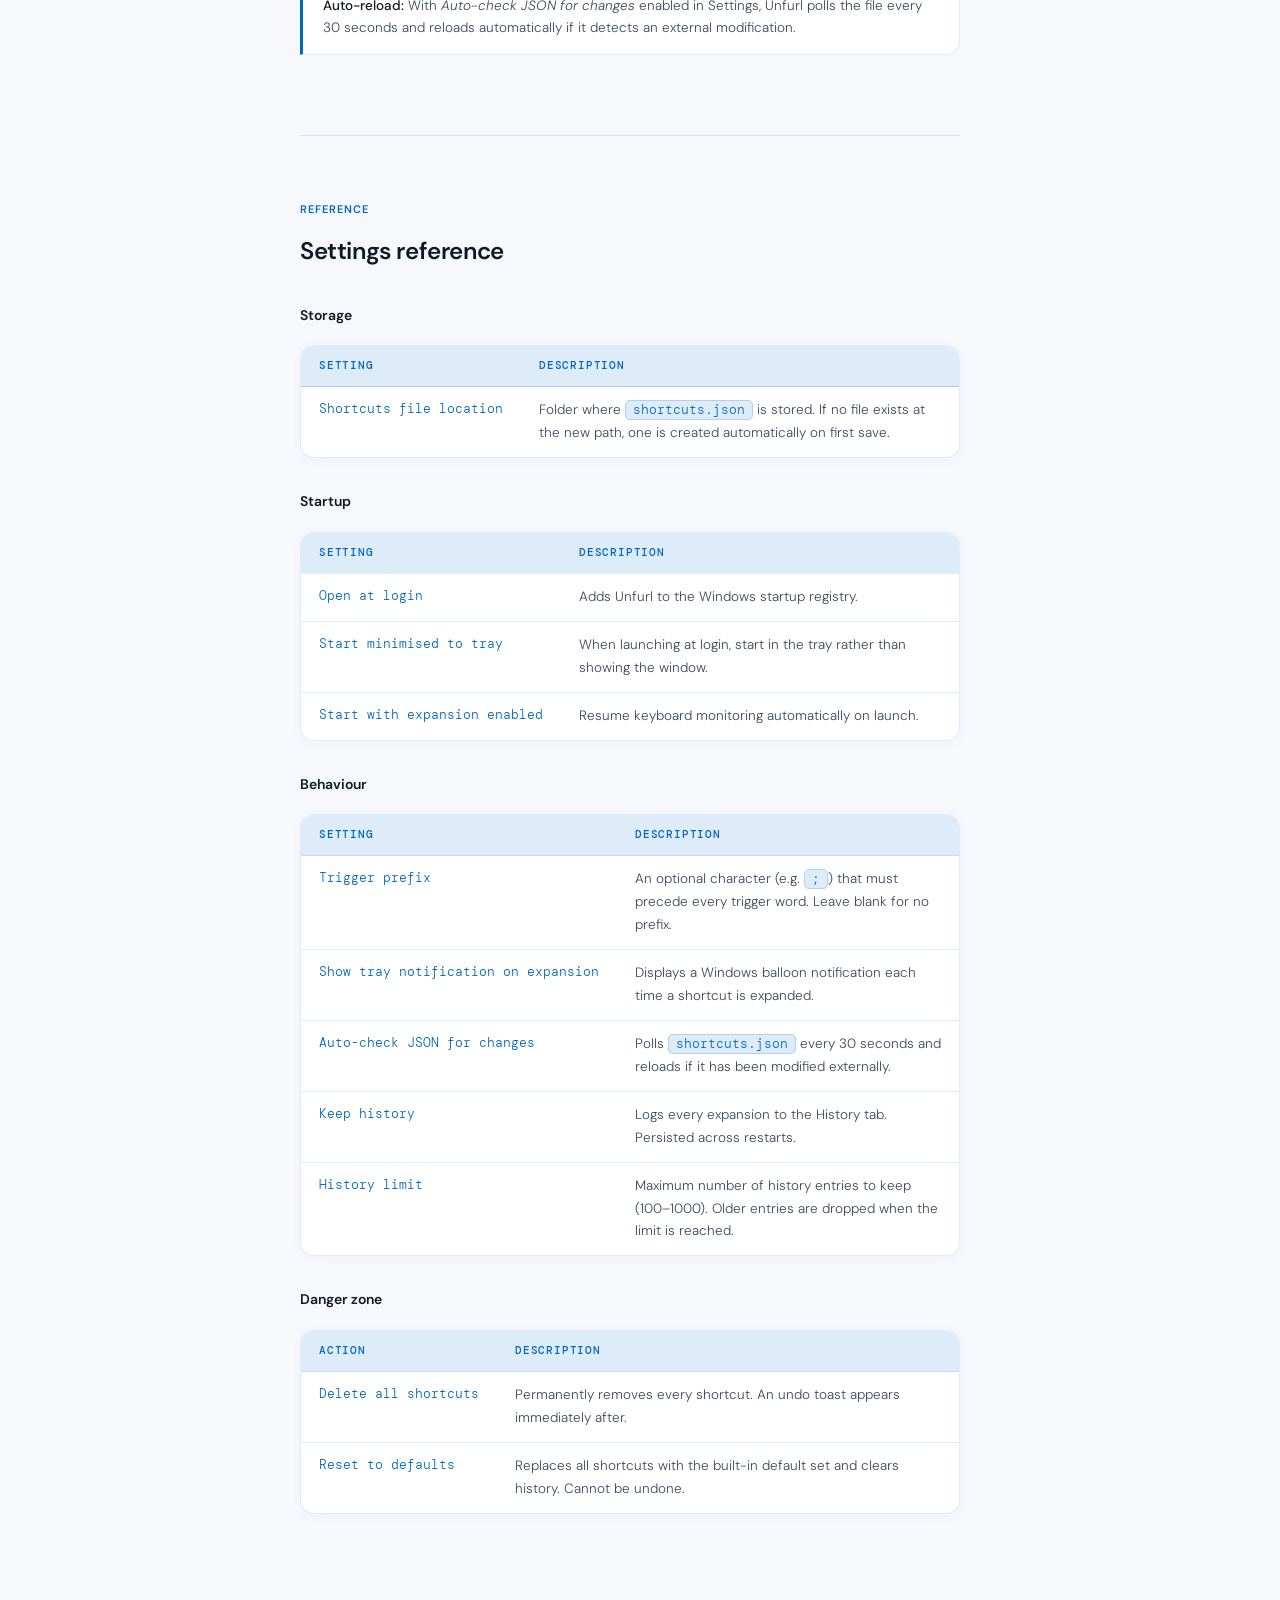
==== commit c63c9839: "Update docs.html" ====
--- a/docs.html
+++ b/docs.html
@@ -377,7 +377,7 @@
 
   <aside class="sidebar">
     <div class="sidebar-logo">
-      <div class="sidebar-logo-name" href="/">unfurl</div>
+      <div class="sidebar-logo-name" href="/">Unfurl</div>
       <div class="sidebar-logo-tag">Documentation · v1.0.2</div>
     </div>
 
